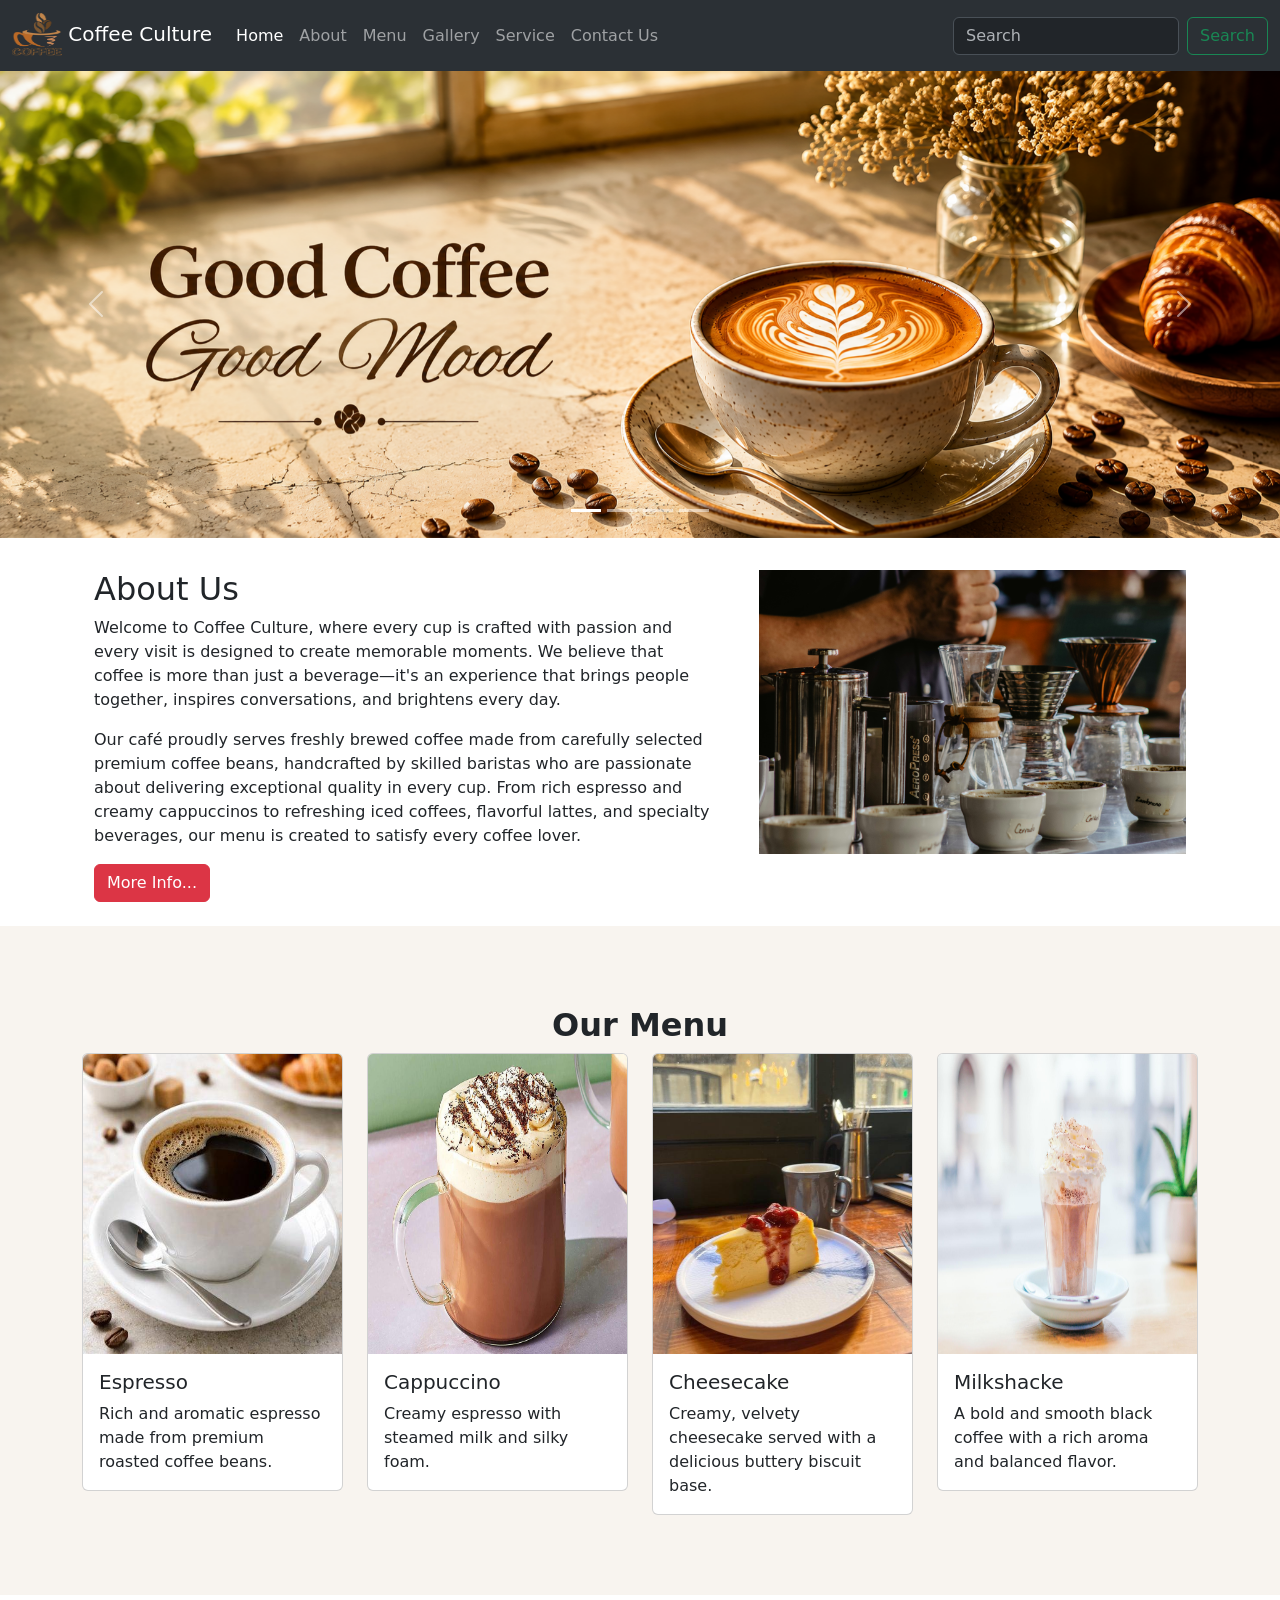
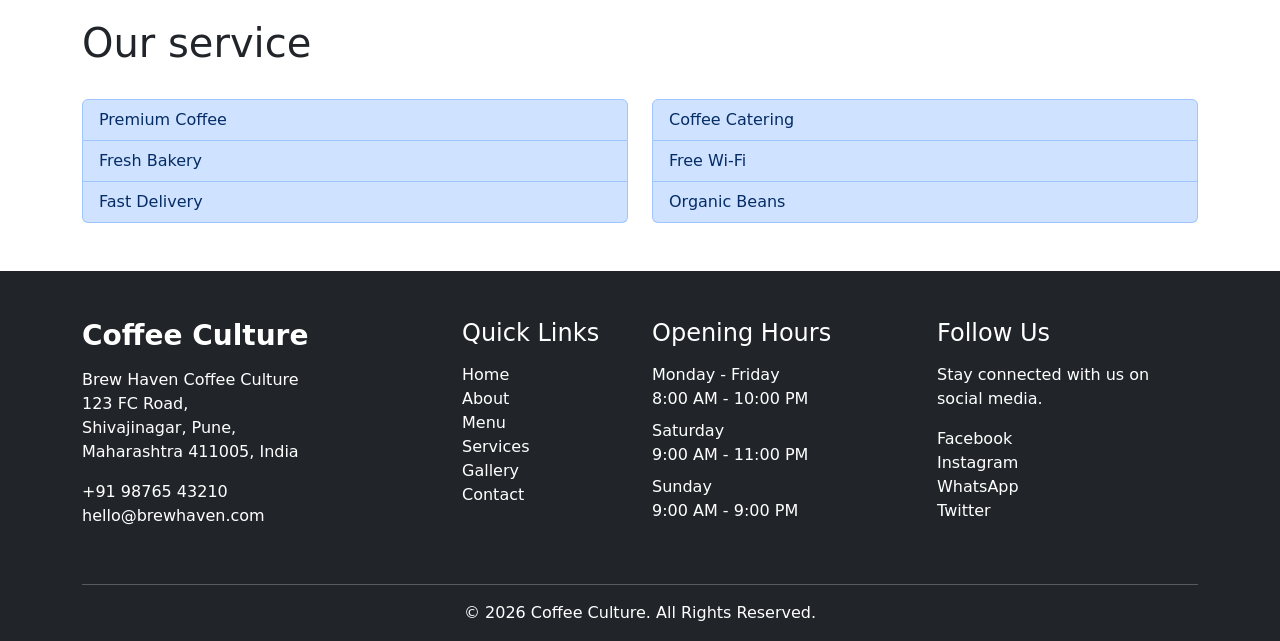
==== index.html @ 42b6ea76 "update" ====
<!doctype html>
<html lang="en">
  <head>
    <meta charset="utf-8">
    <meta name="viewport" content="width=device-width, initial-scale=1">
    <title>Bootstrap demo</title>
    <link
      href="https://cdn.jsdelivr.net/npm/bootstrap@5.3.8/dist/css/bootstrap.min.css"
      rel="stylesheet"
      integrity="sha384-sRIl4kxILFvY47J16cr9ZwB07vP4J8+LH7qKQnuqkuIAvNWLzeN8tE5YBujZqJLB"
      crossorigin="anonymous">
  </head>
  <body>
    <!-- Header start -->
    <header>
      <nav class="navbar navbar-expand-lg bg-body-tertiary"
        class="navbar bg-dark border-bottom border-body" data-bs-theme="dark">
        <div class="container-fluid">
          <a class="navbar-brand" href="index.html"><img src="image/logo.png"
              alt="Bootstrap" width="50" height="45"> Coffee Culture</a>
          <button class="navbar-toggler" type="button" data-bs-toggle="collapse"
            data-bs-target="#navbarSupportedContent"
            aria-controls="navbarSupportedContent" aria-expanded="false"
            aria-label="Toggle navigation">
            <span class="navbar-toggler-icon"></span>
          </button>
          <div class="collapse navbar-collapse" id="navbarSupportedContent">
            <ul class="navbar-nav me-auto mb-2 mb-lg-0">
              <li class="nav-item">
                <a class="nav-link active" aria-current="page"
                  href="index.html">Home</a>
              </li>
              <li class="nav-item">
                <a class="nav-link" href="about.html">About</a>
              </li>
              <!-- <li class="nav-item dropdown">
                <a class="nav-link dropdown-toggle" href="menu.html"
                  role="button" data-bs-toggle="dropdown" aria-expanded="false">
                  Menu
                </a>
                <ul class="dropdown-menu">
                  <li><a class="dropdown-item" href="#"> Hot Coffee</a></li>
                  <li><a class="dropdown-item" href="#">Cold Coffee</a></li>
                  <li><hr class="dropdown-divider"></li>
                  <li><a class="dropdown-item" href="#">Milkshakes</a></li>
                  <li><a class="dropdown-item" href="#">Tea</a></li>
                  <li><a class="dropdown-item" href="#">Desserts</a></li>
                  <li><a class="dropdown-item" href="#">Snacks</a></li>

                </ul>
              </li> -->
               <li class="nav-item">
                <a class="nav-link" aria-current="page" href="menu.html">Menu</a>
              </li>
              <li class="nav-item">
                <a class="nav-link" href="gallery.html">Gallery</a>
              </li>
              <li class="nav-item">
                <a class="nav-link" href="service.html">Service</a>
              </li>
               <li class="nav-item">
                <a class="nav-link " class="nav-link"
                  href="contact.html">Contact Us</a>
              </li>
            </ul>
            <form class="d-flex" role="search">
              <input class="form-control me-2" type="search"
                placeholder="Search" aria-label="Search" />
              <button class="btn btn-outline-success"
                type="submit">Search</button>
            </form>
          </div>
        </div>
      </nav>
      <!-- <h1>This is Home Page</h1> -->

    </header>
    <!-- Header End -->

    <!-- Slider section start -->
    <main>
      <section>
        <div id="carouselExampleIndicators" class="carousel slide" data-bs-ride="carousel">
          <div class="carousel-indicators">
            <button type="button" data-bs-target="#carouselExampleIndicators"
              data-bs-slide-to="0" class="active" aria-current="true"
              aria-label="Slide 1"></button>
            <button type="button" data-bs-target="#carouselExampleIndicators"
              data-bs-slide-to="1" aria-label="Slide 2"></button>
            <button type="button" data-bs-target="#carouselExampleIndicators"
              data-bs-slide-to="2" aria-label="Slide 3"></button>
            <button type="button" data-bs-target="#carouselExampleIndicators"
              data-bs-slide-to="3" aria-label="Slide 4"></button>

          </div>
          <div class="carousel-inner carousel-fade">
            <div class="carousel-item active" data-bs-interval="2500">
              <img src="image/s1.png" class="d-block w-100" alt="...">
            </div>
            <div class="carousel-item" data-bs-interval="2000">
              <img src="image/s2.png" class="d-block w-100" alt="...">
            </div>
            <div class="carousel-item" data-bs-interval="2000">
              <img src="image/s3.png" class="d-block w-100" alt="...">
            </div>
            <div class="carousel-item" data-bs-interval="2000">
              <img src="image/s4.png" class="d-block w-100" alt="...">
            </div>
          </div>
          <button class="carousel-control-prev" type="button"
            data-bs-target="#carouselExampleIndicators" data-bs-slide="prev">
            <span class="carousel-control-prev-icon" aria-hidden="true"></span>
            <span class="visually-hidden">Previous</span>
          </button>
          <button class="carousel-control-next" type="button"
            data-bs-target="#carouselExampleIndicators" data-bs-slide="next">
            <span class="carousel-control-next-icon" aria-hidden="true"></span>
            <span class="visually-hidden">Next</span>
          </button>
        </div>
      </section>
    </main>
    <!-- Slider section end -->

    <!-- About Section End -->
    <section class="mt-2">
      <div class="container">
        <div class="row">
          <div class="col-md-7 p-4">
            <h2>About Us</h2>
            <p>Welcome to Coffee Culture, where every cup is crafted with passion and every visit is designed to create memorable moments. We believe that coffee is more than just a beverage—it's an experience that brings people together, inspires conversations, and brightens every day.</p>
            <p>Our café proudly serves freshly brewed coffee made from carefully selected premium coffee beans, handcrafted by skilled baristas who are passionate about delivering exceptional quality in every cup. From rich espresso and creamy cappuccinos to refreshing iced coffees, flavorful lattes, and specialty beverages, our menu is created to satisfy every coffee lover.</p>
            <a href="about.html">
              <button class="btn btn-danger">More Info...</button>
            </div></a>
          <div class="col-md-5 p-4">
            <img class="img-fluid" src="image/about.jpg" height="500px"
              width="700px" alt>
          </div>
        </div>
      </div>

    </section>
    <!-- About Section End -->

    <!-- Menu Section Start -->

    <section id="menu">
      <style>
        .card:hover{
          background-color: black;
          color: white;
        }
        
        #menu{
    background: #F8F4EF;
    padding:80px 0;
}
        
      </style>
      <div class="container" id="background-color">
        <h2 class="text-center fw-bold mb-2">Our Menu</h2>
        <div class="row">
          <div class="col-md-3">
            <div class="card">
              <img src="image/menu1.jpg" class="card-img-top" width="400px" height="300px" alt="...">
              <div class="card-body">
                <h5 class="card-title">Espresso</h5>
                <p class="card-text">Rich and aromatic espresso made from premium roasted coffee beans.</p>

              </div>
            </div>
          </div>
          <div class="col-md-3">
            <div class="card">
              <img src="image/menu2.jpg" class="card-img-top" width="400px" height="300px" alt="...">
              <div class="card-body">
                <h5 class="card-title">Cappuccino</h5>
                <p class="card-text">Creamy espresso with steamed milk and silky foam.</p>

              </div>
            </div>
          </div>
          <div class="col-md-3">
            <div class="card">
              <img src="image/menu3.jpg" class="card-img-top" width="400px" height="300px" alt="...">
              <div class="card-body">
                <h5 class="card-title">Cheesecake</h5>
                <p class="card-text"> Creamy, velvety cheesecake served with a delicious buttery biscuit base.</p>

              </div>
            </div>
          </div>
          <div class="col-md-3">
            <div class="card">
              <img src="image/menu4.jpg" class="card-img-top" width="400px" height="300px" alt="...">
              <div class="card-body">
                <h5 class="card-title">Milkshacke</h5>
                <p class="card-text">A bold and smooth black coffee with a rich aroma and balanced flavor.</p>

              </div>
            </div>
          </div>
        </div>
      </div>
    </section>
    <!-- Menu Section End -->

    <!-- Service Section Start -->
    <section class="mt-4">
      <div class="container">
        <div class="row">
          <h1>Our service</h1>
          <div class="col-md-6 mt-4">
            <ul class="list-group">
              <li class="list-group-item list-group-item-primary">Premium Coffee</li>
              <li class="list-group-item list-group-item-primary">Fresh Bakery</li>
              <li class="list-group-item list-group-item-primary">Fast Delivery</li>
              
            </ul>
          </div>
          <div class="col-md-6 mt-4">
            <ul class="list-group">
              <li class="list-group-item list-group-item-primary">Coffee Catering</li>
              <li class="list-group-item list-group-item-primary">Free Wi-Fi</li>
              <li class="list-group-item list-group-item-primary">Organic Beans</li>
             
            </ul>
          </div>
        </div>
      </div>
    </section>
    <!-- Service Section End -->
     <!-- Footer Start -->
      <section>
<footer class="bg-dark text-white pt-5 pb-3 mt-5">
  <div class="container">
    <div class="row">

      <!-- Coffee Shop Info -->
      <div class="col-lg-4 col-md-6 mb-4">
        <h3 class="fw-bold">Coffee Culture</h3>
        <p class="mt-3">
          Brew Haven Coffee Culture <br>
          123 FC Road,<br>
          Shivajinagar, Pune,<br>
          Maharashtra 411005, India
        </p>

        <p>
           +91 98765 43210 <br>
           hello@brewhaven.com
        </p>
      </div>

      <!-- Quick Links -->
      <div class="col-lg-2 col-md-6 mb-4">
        <h4>Quick Links</h4>

        <ul class="list-unstyled mt-3">
          <li><a href="#" class="text-white text-decoration-none">Home</a></li>
          <li><a href="#" class="text-white text-decoration-none">About</a></li>
          <li><a href="#" class="text-white text-decoration-none">Menu</a></li>
          <li><a href="#" class="text-white text-decoration-none">Services</a></li>
          <li><a href="#" class="text-white text-decoration-none">Gallery</a></li>
          <li><a href="#" class="text-white text-decoration-none">Contact</a></li>
        </ul>
      </div>

      <!-- Opening Hours -->
      <div class="col-lg-3 col-md-6 mb-4">
        <h4>Opening Hours</h4>

        <ul class="list-unstyled mt-3">
          <li>Monday - Friday</li>
          <li>8:00 AM - 10:00 PM</li>

          <li class="mt-2">Saturday</li>
          <li>9:00 AM - 11:00 PM</li>

          <li class="mt-2">Sunday</li>
          <li>9:00 AM - 9:00 PM</li>
        </ul>
      </div>

      <!-- Follow Us -->
      <div class="col-lg-3 col-md-6 mb-4">
        <h4>Follow Us</h4>

        <p class="mt-3">
          Stay connected with us on social media.
        </p>

        <ul class="list-unstyled mt-3">
          <li><a href="#" class="text-white text-decoration-none">Facebook</a></li>
          <li><a href="#" class="text-white text-decoration-none">Instagram</a></li>
          <li><a href="#" class="text-white text-decoration-none">WhatsApp</a></li>
          <li><a href="#" class="text-white text-decoration-none">Twitter</a></li>
          
        </ul>
      </div>

    </div>

    <hr class="border-light">

    <div class="text-center">
      <p class="mb-0">
        © 2026 Coffee Culture. All Rights Reserved.
      </p>
    </div>

  </div>
</footer>

      </section>
      <!-- Footer End -->

    <script
      src="https://cdn.jsdelivr.net/npm/bootstrap@5.3.8/dist/js/bootstrap.bundle.min.js"
      integrity="sha384-FKyoEForCGlyvwx9Hj09JcYn3nv7wiPVlz7YYwJrWVcXK/BmnVDxM+D2scQbITxI"
      crossorigin="anonymous"></script>
  </body>
</html>
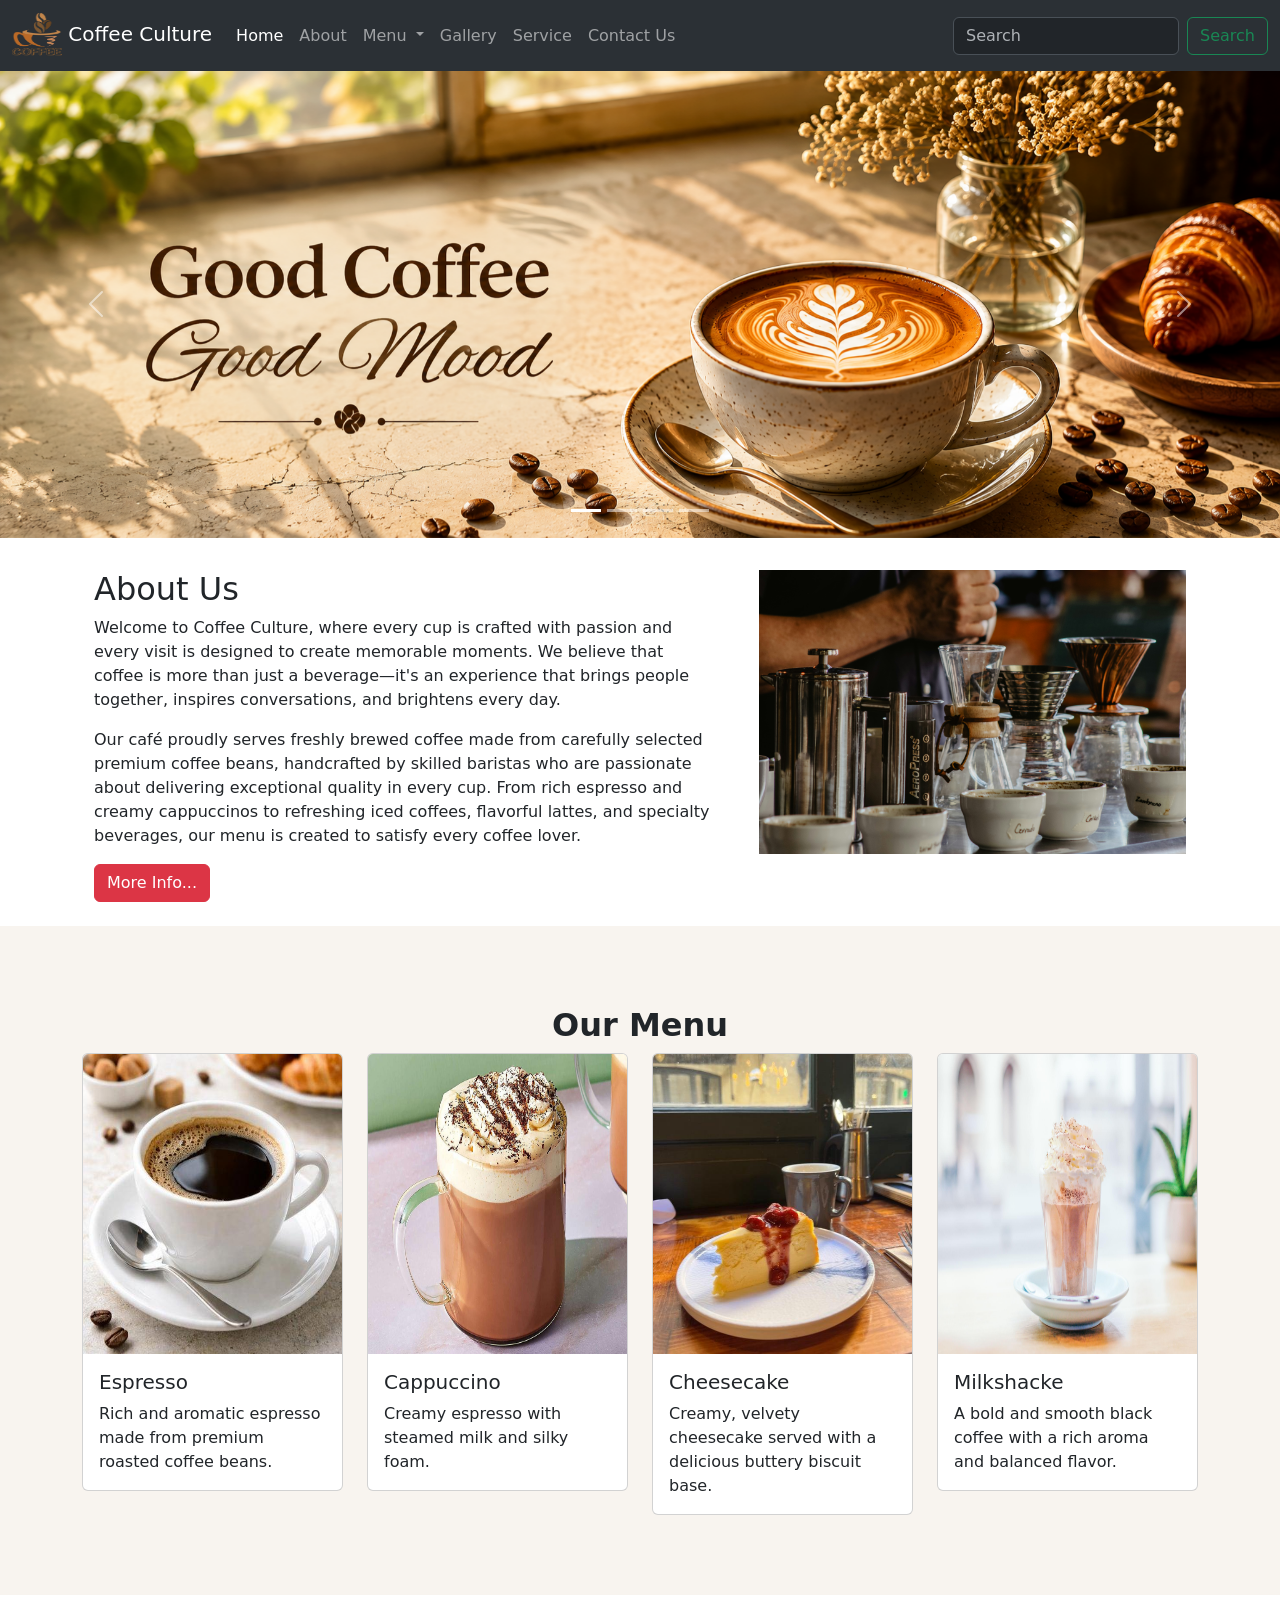
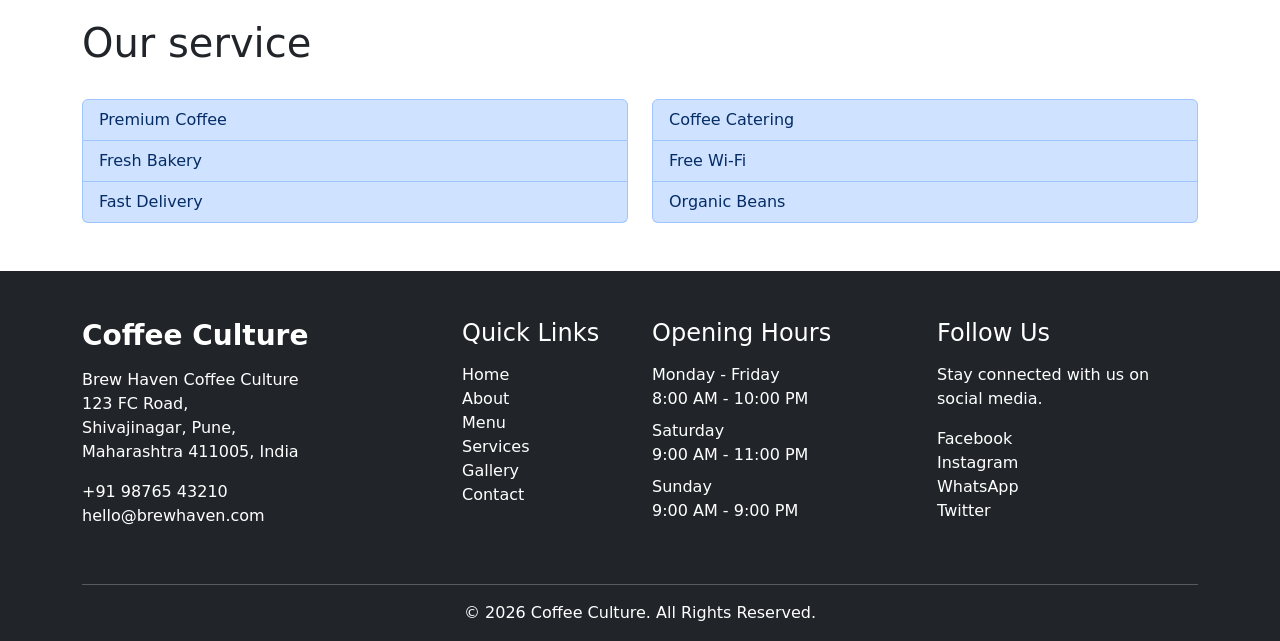
==== commit 4bd08c54: "updated" ====
--- a/index.html
+++ b/index.html
@@ -33,25 +33,24 @@
               <li class="nav-item">
                 <a class="nav-link" href="about.html">About</a>
               </li>
-              <!-- <li class="nav-item dropdown">
+              <li class="nav-item dropdown">
                 <a class="nav-link dropdown-toggle" href="menu.html"
                   role="button" data-bs-toggle="dropdown" aria-expanded="false">
                   Menu
                 </a>
                 <ul class="dropdown-menu">
-                  <li><a class="dropdown-item" href="#"> Hot Coffee</a></li>
-                  <li><a class="dropdown-item" href="#">Cold Coffee</a></li>
+                  <li><a class="dropdown-item" href="menu.html"> Hot Coffee</a></li>
+                  <li><a class="dropdown-item" href="menu.html">Cold Coffee</a></li>
                   <li><hr class="dropdown-divider"></li>
-                  <li><a class="dropdown-item" href="#">Milkshakes</a></li>
-                  <li><a class="dropdown-item" href="#">Tea</a></li>
-                  <li><a class="dropdown-item" href="#">Desserts</a></li>
-                  <li><a class="dropdown-item" href="#">Snacks</a></li>
+                  <li><a class="dropdown-item" href="menu.html">Milkshakes</a></li>
+                  <li><a class="dropdown-item" href="menu.html">Desserts</a></li>
+                  <li><a class="dropdown-item" href="menu.html">Snacks</a></li>
 
                 </ul>
+              </li>
+               <!-- <li class="nav-item">
+                <a class="nav-link" aria-current="page" href="menu.html">Menu</a>
               </li> -->
-               <li class="nav-item">
-                <a class="nav-link" aria-current="page" href="menu.html">Menu</a>
-              </li>
               <li class="nav-item">
                 <a class="nav-link" href="gallery.html">Gallery</a>
               </li>
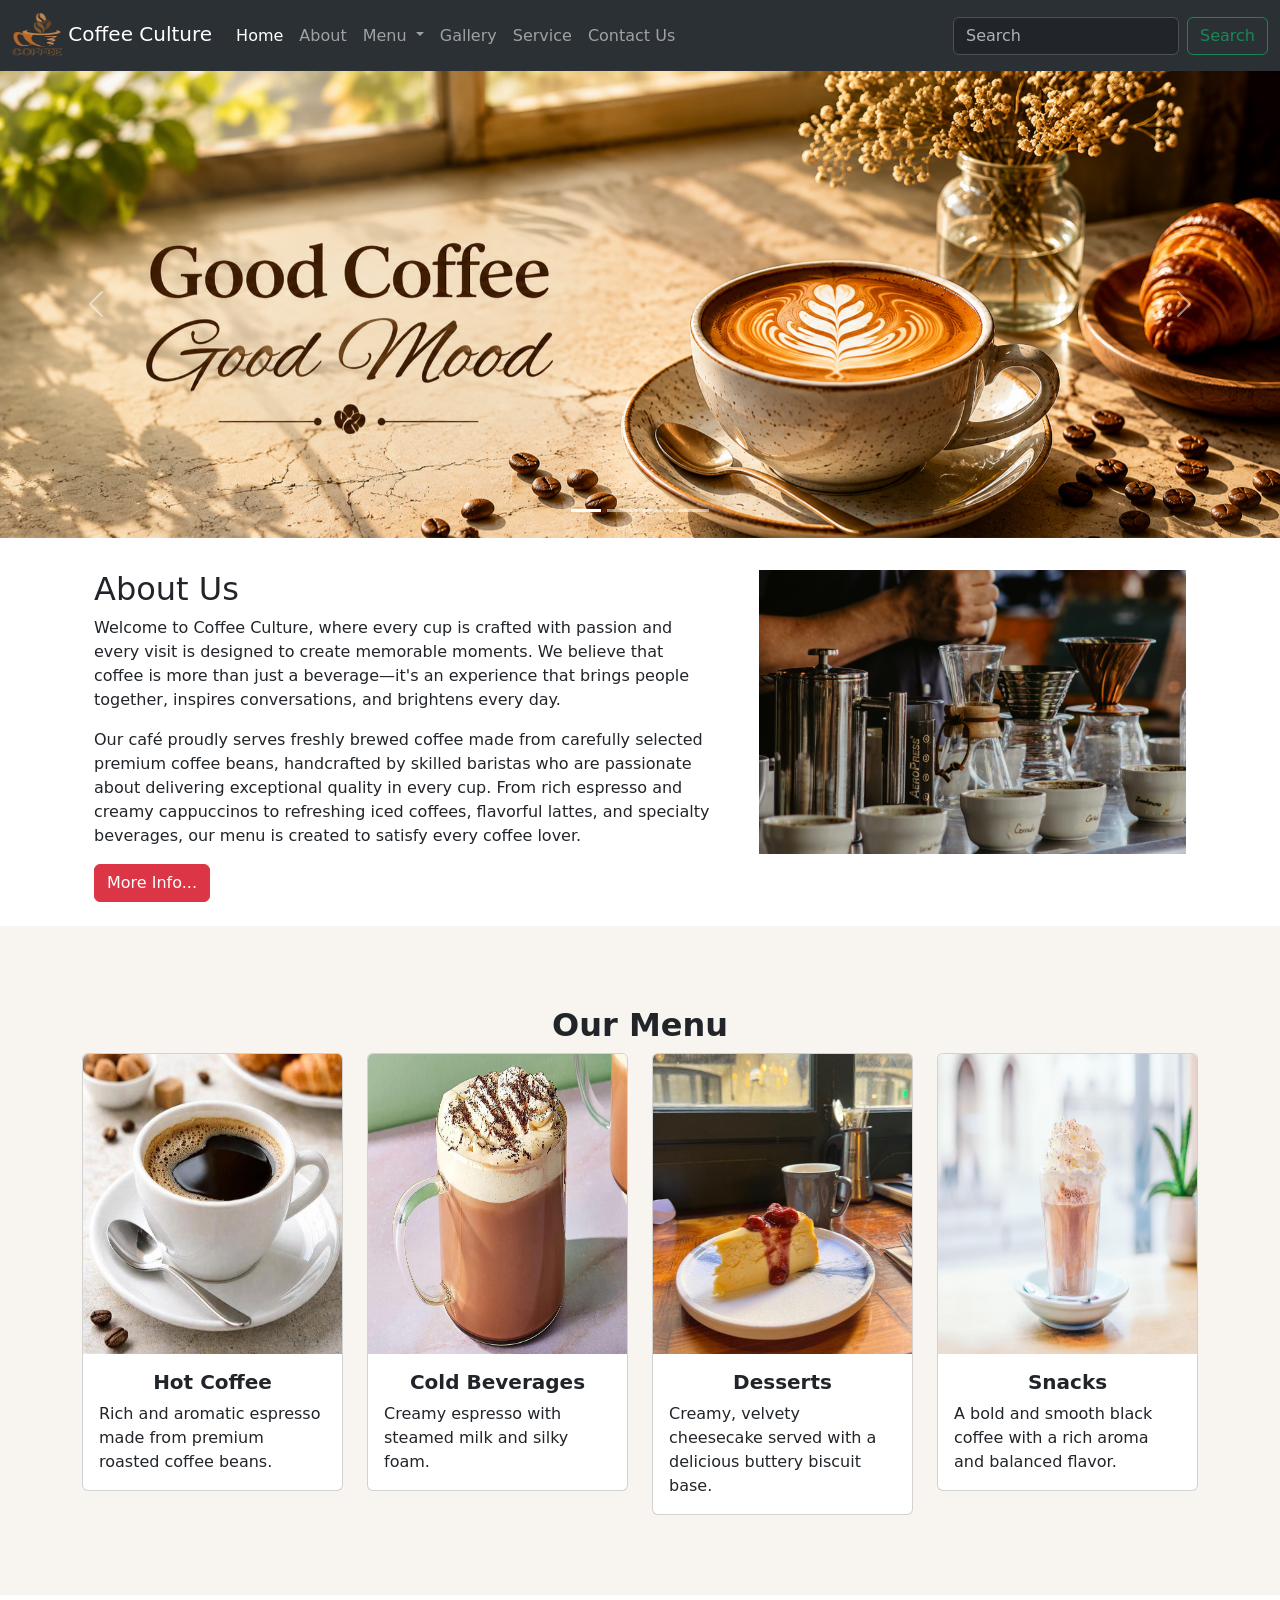
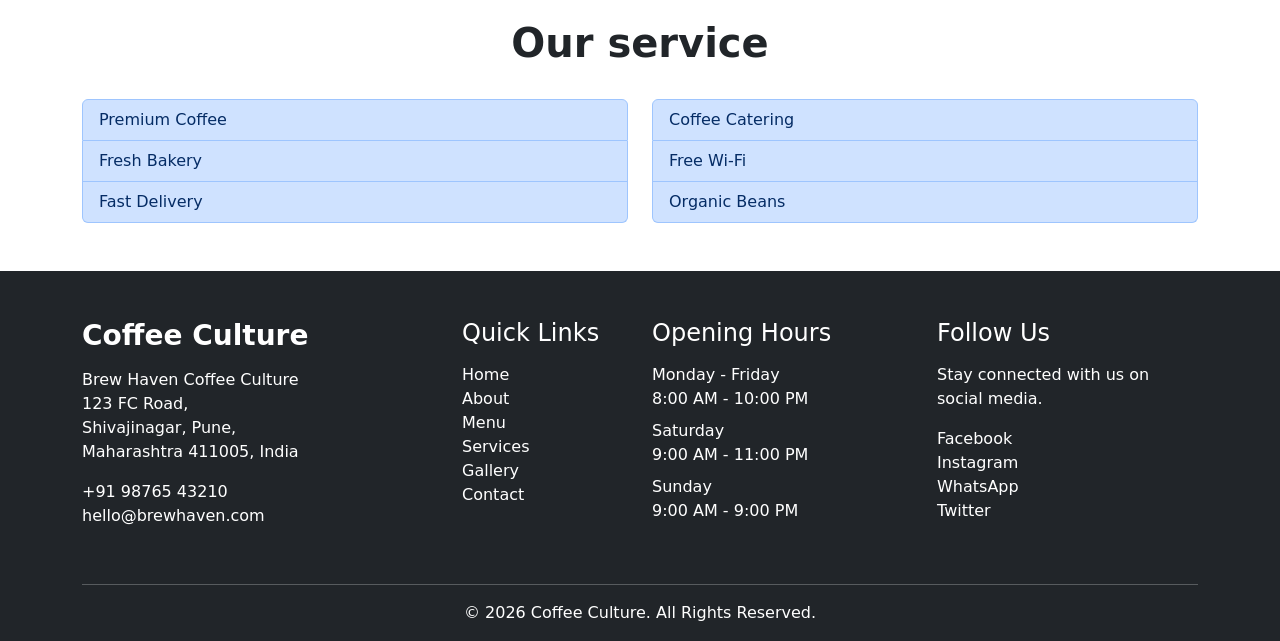
==== commit 934f5a92: "update" ====
--- a/index.html
+++ b/index.html
@@ -27,37 +27,36 @@
           <div class="collapse navbar-collapse" id="navbarSupportedContent">
             <ul class="navbar-nav me-auto mb-2 mb-lg-0">
               <li class="nav-item">
-                <a class="nav-link active" aria-current="page"
+                <a class="nav-link active "
                   href="index.html">Home</a>
               </li>
               <li class="nav-item">
-                <a class="nav-link" href="about.html">About</a>
-              </li>
+                <a class="nav-link" aria-current="page"
+                  href="about.html">About</a>
+              </li>
+             
               <li class="nav-item dropdown">
                 <a class="nav-link dropdown-toggle" href="menu.html"
                   role="button" data-bs-toggle="dropdown" aria-expanded="false">
                   Menu
                 </a>
                 <ul class="dropdown-menu">
-                  <li><a class="dropdown-item" href="menu.html"> Hot Coffee</a></li>
-                  <li><a class="dropdown-item" href="menu.html">Cold Coffee</a></li>
+                  <li><a class="dropdown-item" href="menu.html#hotcoffee">Hot Coffee</a></li>
+                  <li><a class="dropdown-item" href="menu.html#coldbeverages">Cold Beverages</a></li>
                   <li><hr class="dropdown-divider"></li>
-                  <li><a class="dropdown-item" href="menu.html">Milkshakes</a></li>
-                  <li><a class="dropdown-item" href="menu.html">Desserts</a></li>
-                  <li><a class="dropdown-item" href="menu.html">Snacks</a></li>
+                  <li><a class="dropdown-item" href="menu.html#desserts">Desserts</a></li>
+                  <li><a class="dropdown-item" href="menu.html#snacks">Snacks</a></li>
 
                 </ul>
               </li>
-               <!-- <li class="nav-item">
-                <a class="nav-link" aria-current="page" href="menu.html">Menu</a>
-              </li> -->
-              <li class="nav-item">
-                <a class="nav-link" href="gallery.html">Gallery</a>
+              <li class="nav-item">
+                <a class="nav-link " class="nav-link"
+                  href="gallery.html">Gallery</a>
               </li>
               <li class="nav-item">
                 <a class="nav-link" href="service.html">Service</a>
               </li>
-               <li class="nav-item">
+              <li class="nav-item">
                 <a class="nav-link " class="nav-link"
                   href="contact.html">Contact Us</a>
               </li>
@@ -71,6 +70,7 @@
           </div>
         </div>
       </nav>
+
       <!-- <h1>This is Home Page</h1> -->
 
     </header>
@@ -164,7 +164,7 @@
             <div class="card">
               <img src="image/menu1.jpg" class="card-img-top" width="400px" height="300px" alt="...">
               <div class="card-body">
-                <h5 class="card-title">Espresso</h5>
+                <h5 class="card-title text-center fw-bold">Hot Coffee</h5>
                 <p class="card-text">Rich and aromatic espresso made from premium roasted coffee beans.</p>
 
               </div>
@@ -174,7 +174,7 @@
             <div class="card">
               <img src="image/menu2.jpg" class="card-img-top" width="400px" height="300px" alt="...">
               <div class="card-body">
-                <h5 class="card-title">Cappuccino</h5>
+                <h5 class="card-title text-center fw-bold">Cold Beverages</h5>
                 <p class="card-text">Creamy espresso with steamed milk and silky foam.</p>
 
               </div>
@@ -184,7 +184,7 @@
             <div class="card">
               <img src="image/menu3.jpg" class="card-img-top" width="400px" height="300px" alt="...">
               <div class="card-body">
-                <h5 class="card-title">Cheesecake</h5>
+                <h5 class="card-title text-center fw-bold">Desserts</h5>
                 <p class="card-text"> Creamy, velvety cheesecake served with a delicious buttery biscuit base.</p>
 
               </div>
@@ -194,7 +194,7 @@
             <div class="card">
               <img src="image/menu4.jpg" class="card-img-top" width="400px" height="300px" alt="...">
               <div class="card-body">
-                <h5 class="card-title">Milkshacke</h5>
+                <h5 class="card-title text-center fw-bold">Snacks</h5>
                 <p class="card-text">A bold and smooth black coffee with a rich aroma and balanced flavor.</p>
 
               </div>
@@ -209,7 +209,7 @@
     <section class="mt-4">
       <div class="container">
         <div class="row">
-          <h1>Our service</h1>
+          <h1 class="text-center fw-bold mb-2">Our service</h1>
           <div class="col-md-6 mt-4">
             <ul class="list-group">
               <li class="list-group-item list-group-item-primary">Premium Coffee</li>
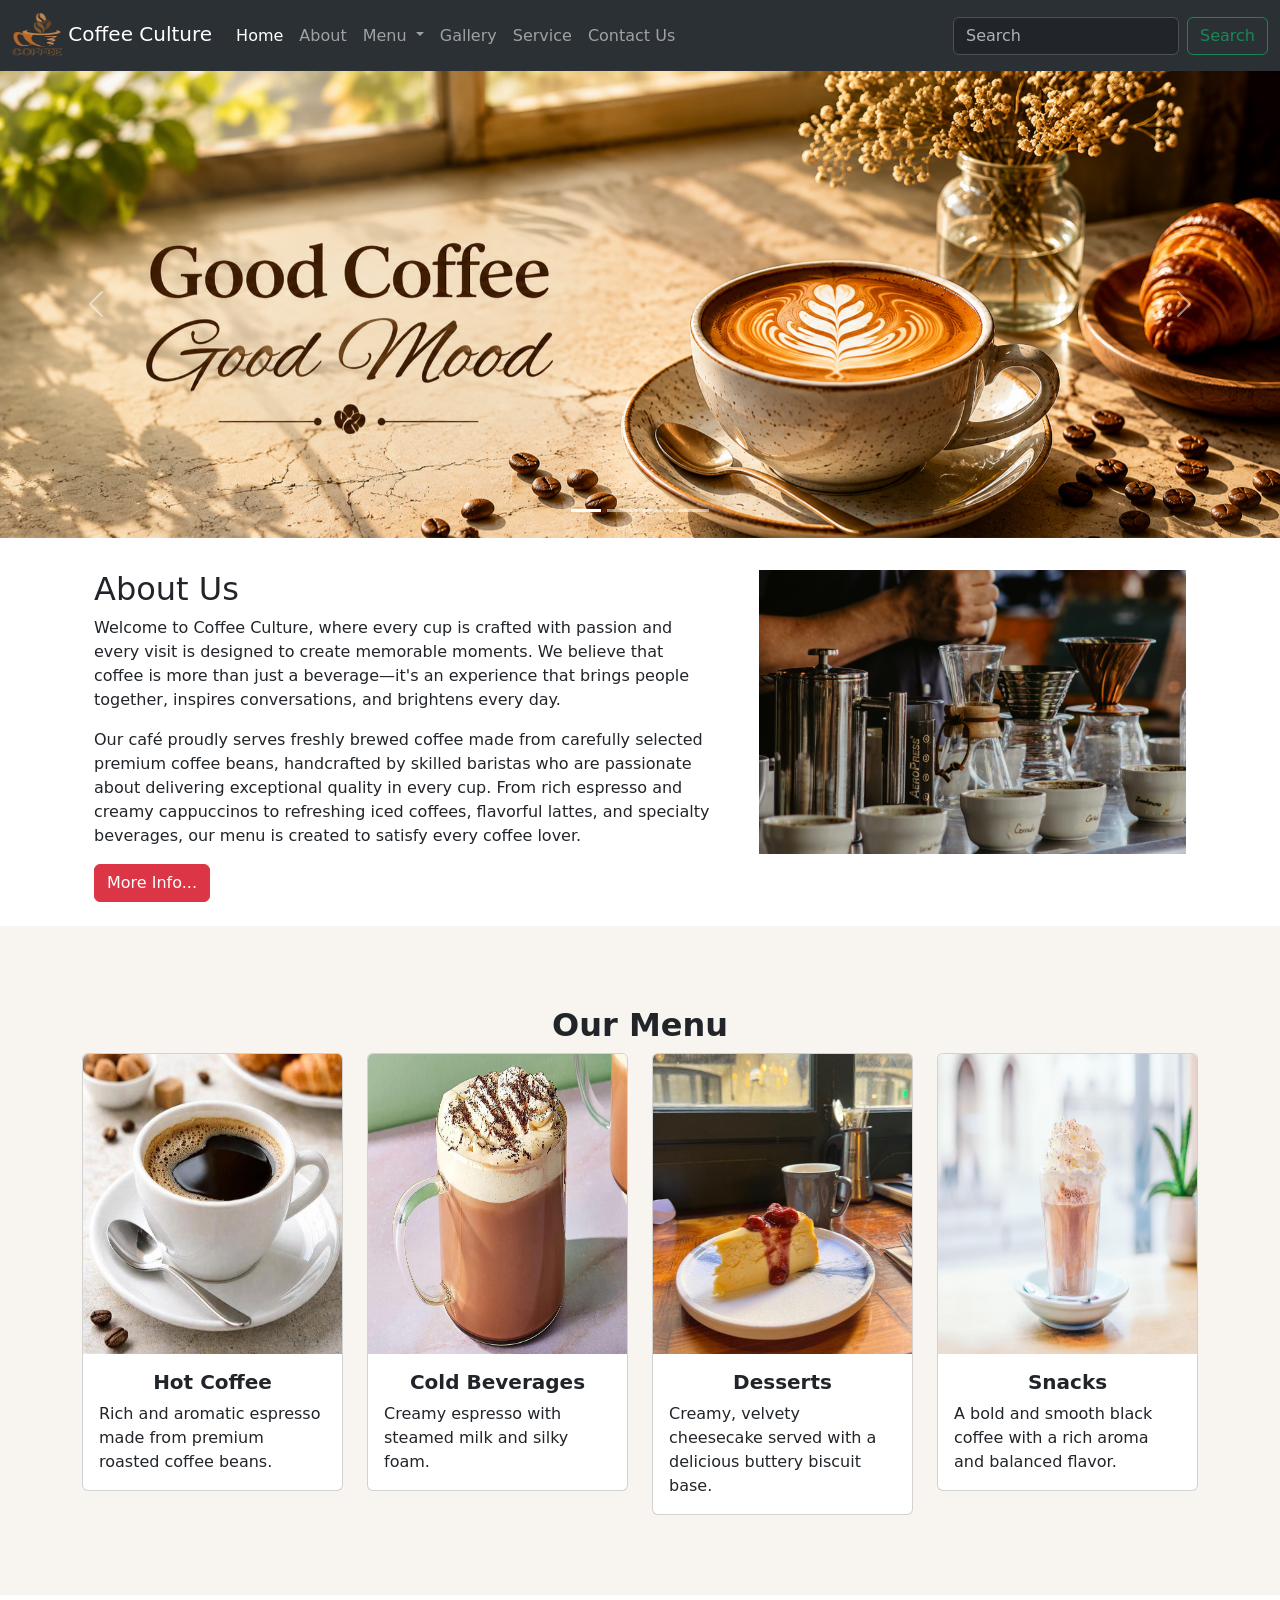
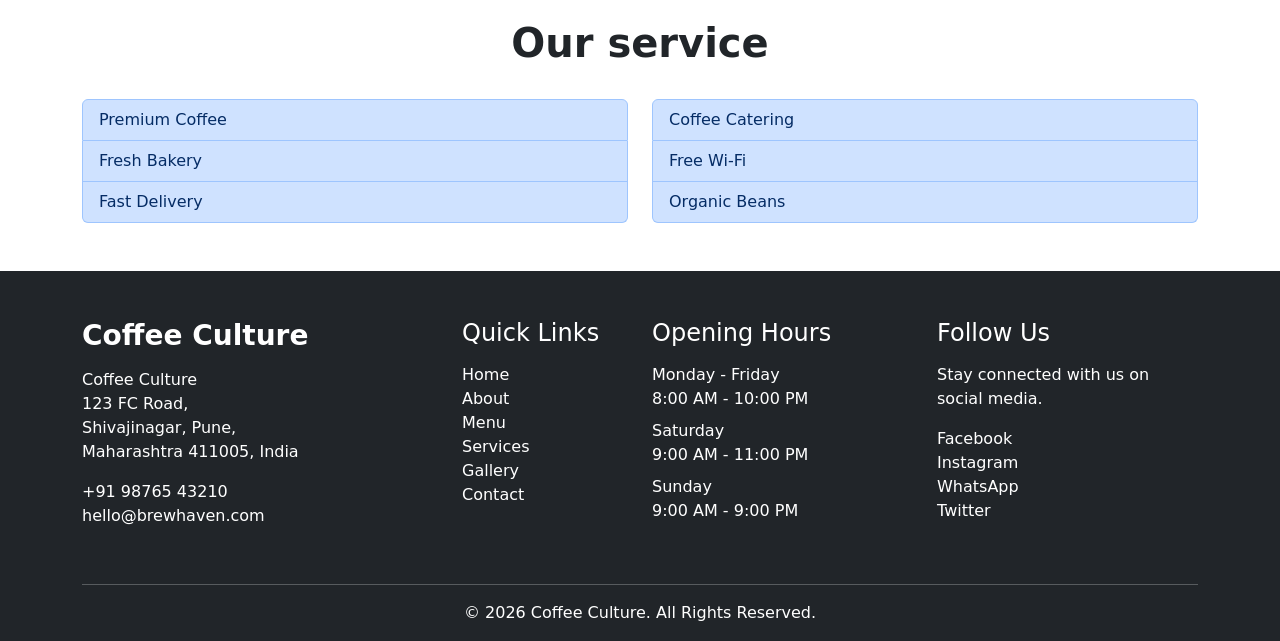
==== commit 5d069d63: "update" ====
--- a/index.html
+++ b/index.html
@@ -240,7 +240,7 @@
       <div class="col-lg-4 col-md-6 mb-4">
         <h3 class="fw-bold">Coffee Culture</h3>
         <p class="mt-3">
-          Brew Haven Coffee Culture <br>
+          Coffee Culture <br>
           123 FC Road,<br>
           Shivajinagar, Pune,<br>
           Maharashtra 411005, India
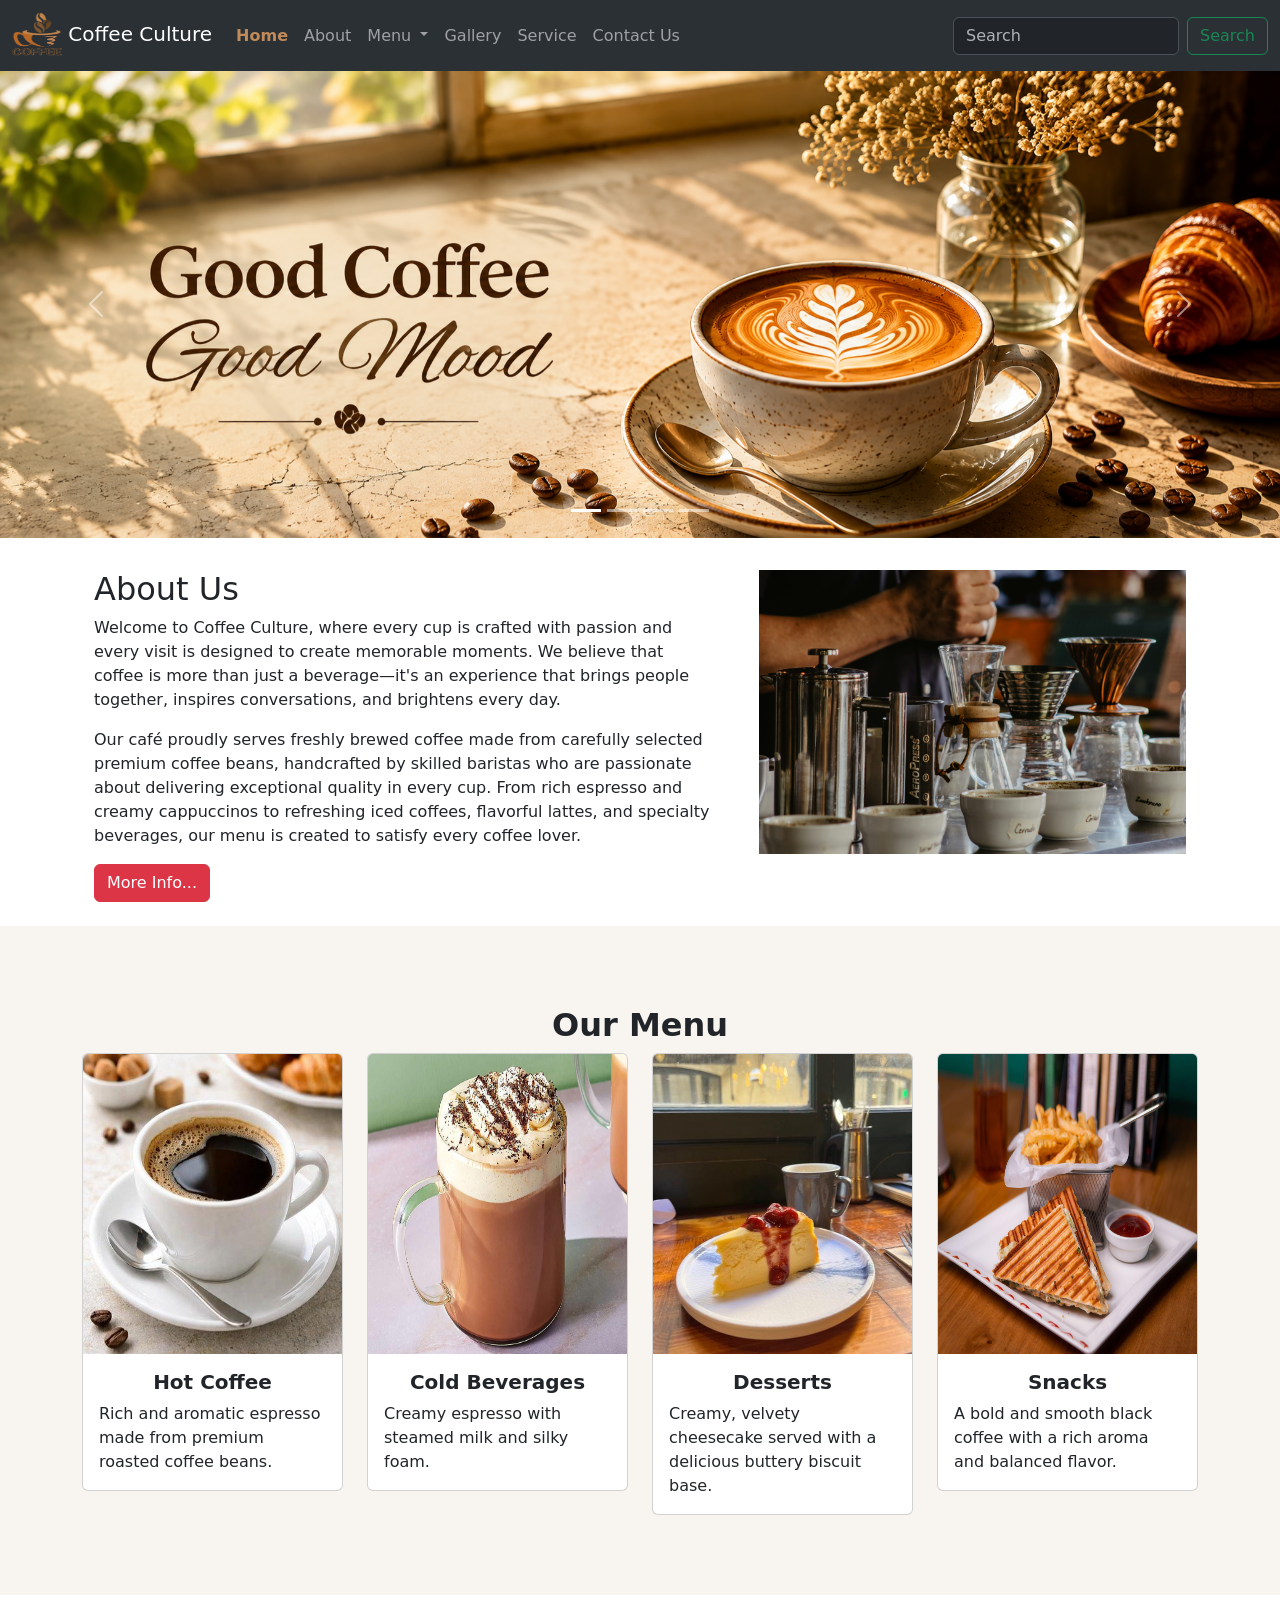
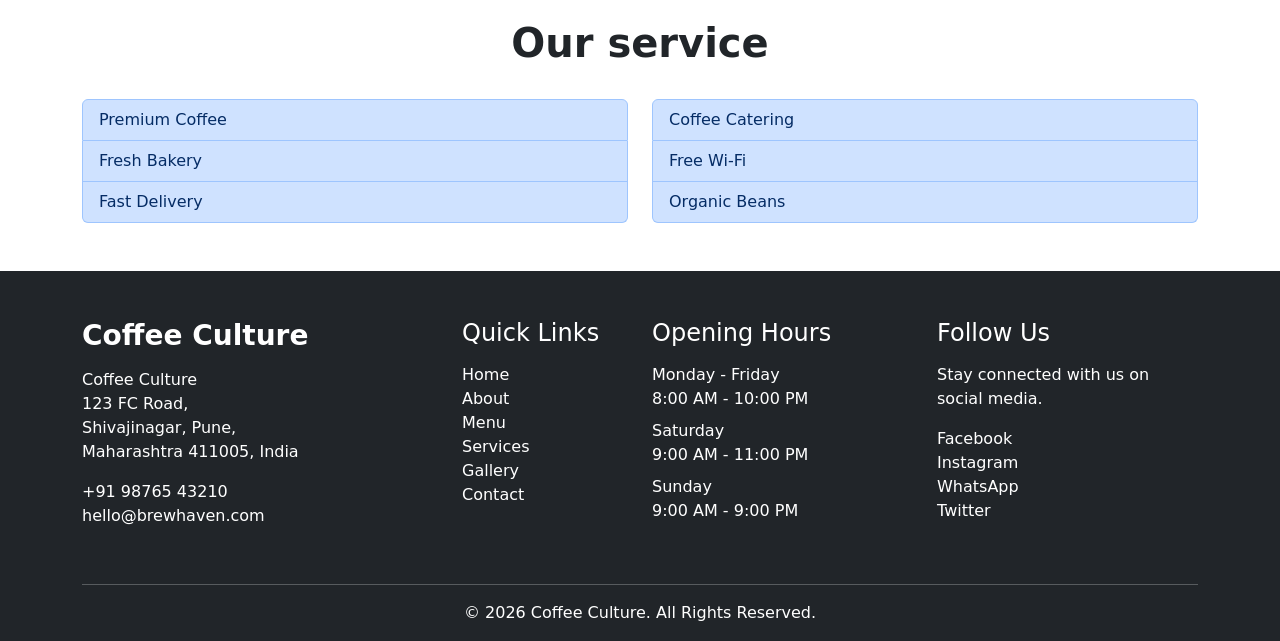
==== commit 9b85373a: "update" ====
--- a/index.html
+++ b/index.html
@@ -9,6 +9,23 @@
       rel="stylesheet"
       integrity="sha384-sRIl4kxILFvY47J16cr9ZwB07vP4J8+LH7qKQnuqkuIAvNWLzeN8tE5YBujZqJLB"
       crossorigin="anonymous">
+
+       <style>
+        .card:hover{
+          background-color: black;
+          color: white;
+        }
+        
+        #menu{
+    background: #F8F4EF;
+    padding:80px 0;
+}
+.navbar .nav-link.active {
+    color: #C08A5A !important;
+    font-weight: bold;
+}
+        
+      </style>
   </head>
   <body>
     <!-- Header start -->
@@ -145,18 +162,7 @@
     <!-- Menu Section Start -->
 
     <section id="menu">
-      <style>
-        .card:hover{
-          background-color: black;
-          color: white;
-        }
-        
-        #menu{
-    background: #F8F4EF;
-    padding:80px 0;
-}
-        
-      </style>
+     
       <div class="container" id="background-color">
         <h2 class="text-center fw-bold mb-2">Our Menu</h2>
         <div class="row">
@@ -192,7 +198,7 @@
           </div>
           <div class="col-md-3">
             <div class="card">
-              <img src="image/menu4.jpg" class="card-img-top" width="400px" height="300px" alt="...">
+              <img src="image/sn1.jpg" class="card-img-top" width="400px" height="300px" alt="...">
               <div class="card-body">
                 <h5 class="card-title text-center fw-bold">Snacks</h5>
                 <p class="card-text">A bold and smooth black coffee with a rich aroma and balanced flavor.</p>
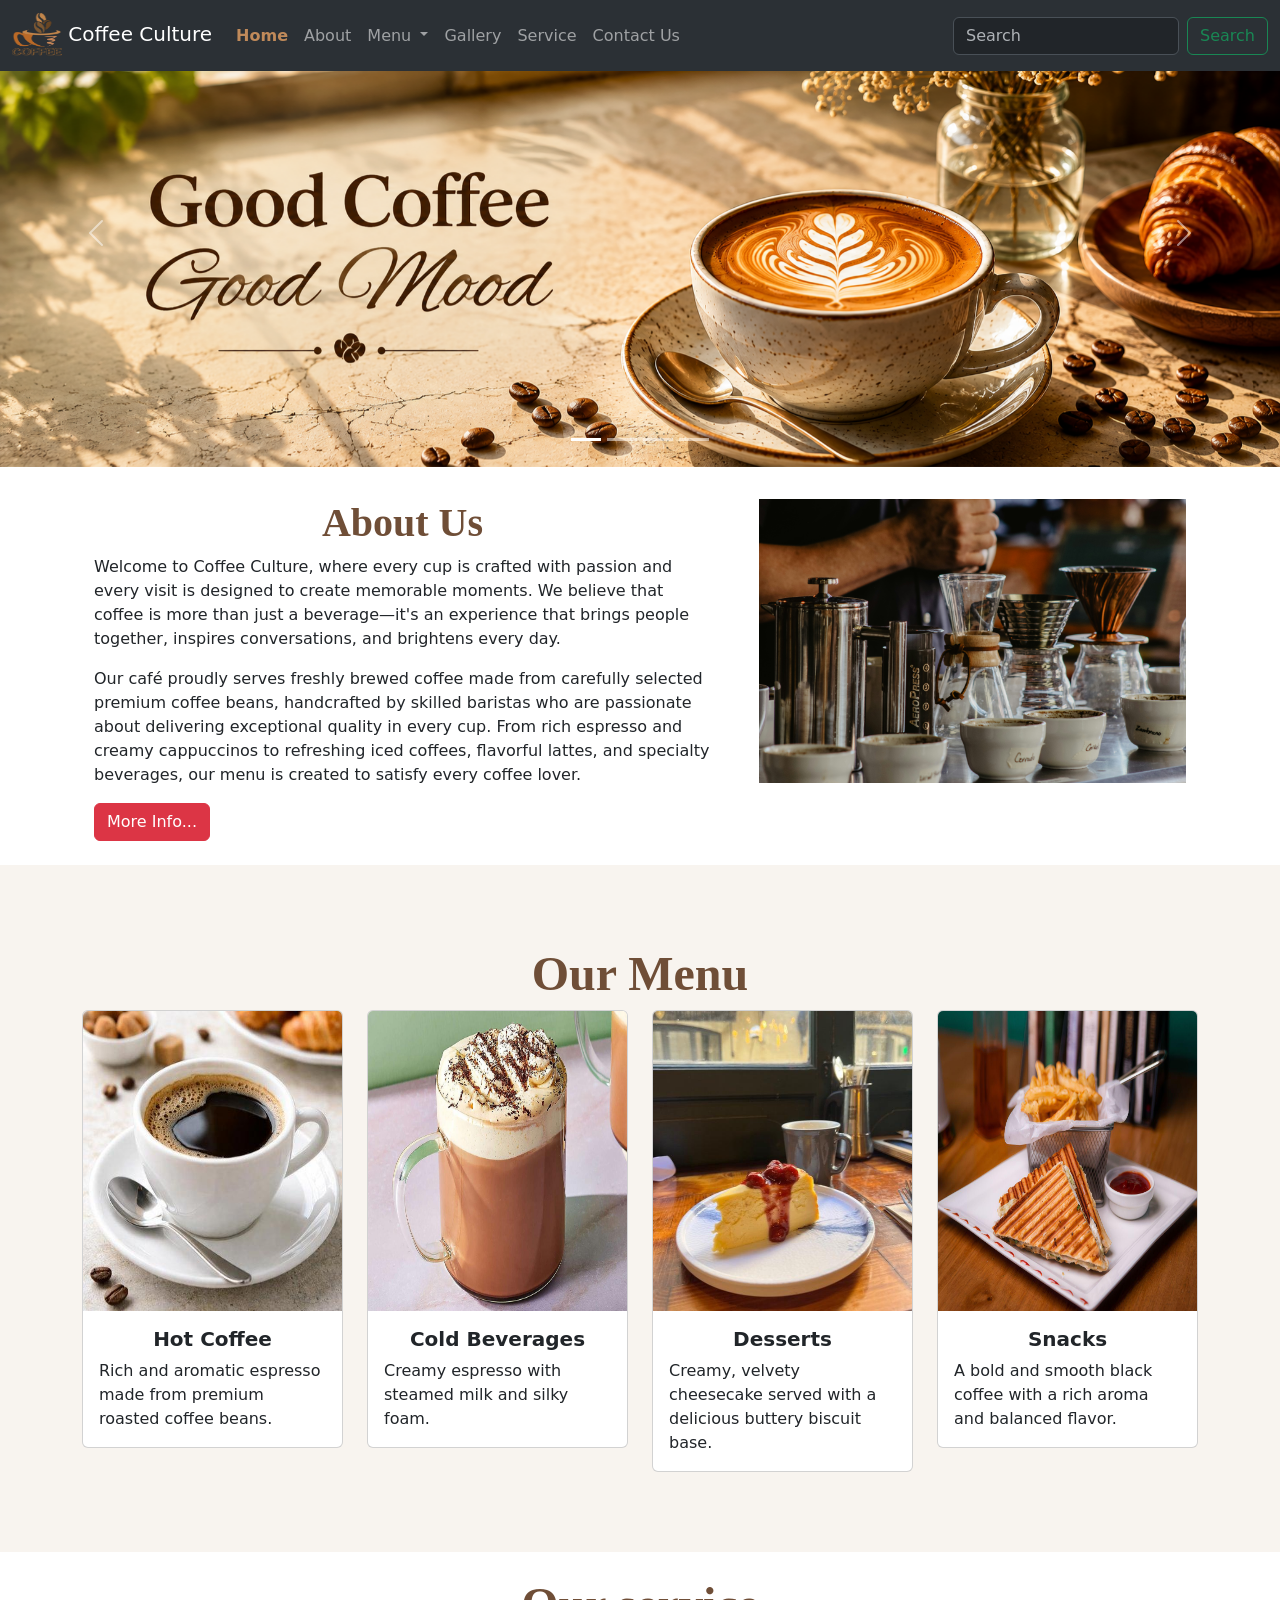
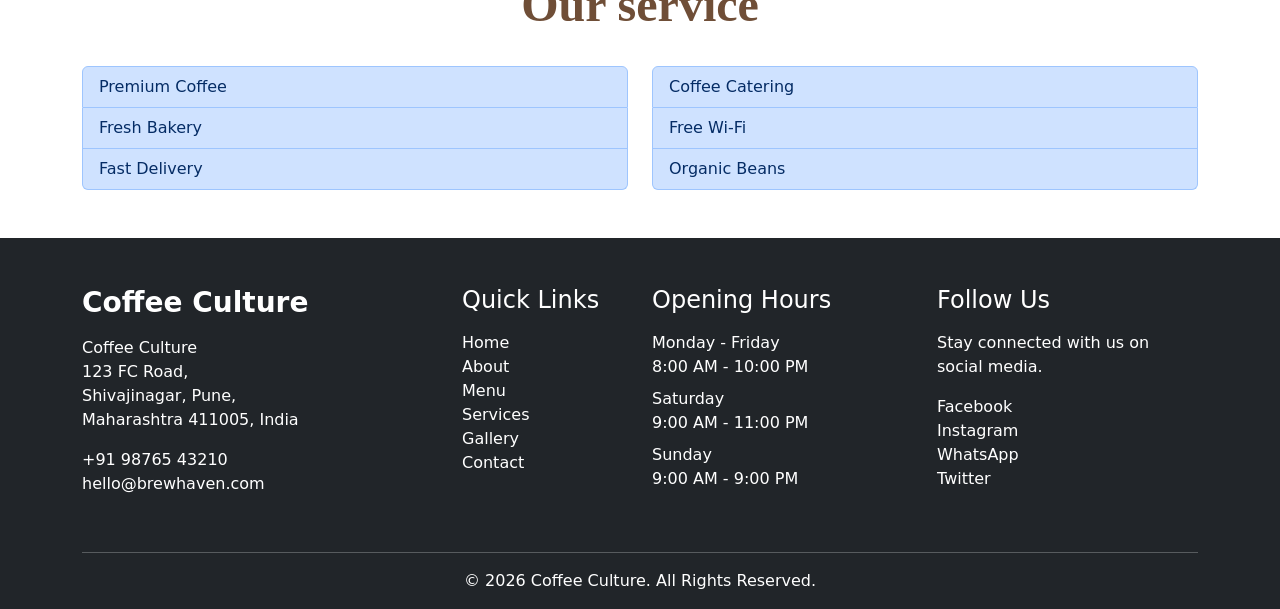
==== commit 6d0c88d9: "update" ====
--- a/index.html
+++ b/index.html
@@ -10,7 +10,9 @@
       integrity="sha384-sRIl4kxILFvY47J16cr9ZwB07vP4J8+LH7qKQnuqkuIAvNWLzeN8tE5YBujZqJLB"
       crossorigin="anonymous">
 
-       <style>
+      <link rel="stylesheet" href="style.css" type="text/css">
+
+       <!-- <style>
         .card:hover{
           background-color: black;
           color: white;
@@ -25,7 +27,7 @@
     font-weight: bold;
 }
         
-      </style>
+      </style> -->
   </head>
   <body>
     <!-- Header start -->
--- a/style.css
+++ b/style.css
@@ -0,0 +1,51 @@
+/* index page */
+.card {
+    transition: 0.3s;
+}
+
+.card:hover {
+    transform: rotate(-3deg) scale(1.03);
+}
+        
+        #menu{
+    background: #F8F4EF;
+    padding:80px 0;
+}
+.navbar .nav-link.active {
+    color: #C08A5A !important;
+    font-weight: bold;
+}
+.mt-2 h2 {
+    font-family: "Brush Script MT", "Segoe Script", cursive;
+    color: #6F4E37;
+    font-size: 40px;
+    font-weight: bold;
+    text-align: center;
+}
+ .navbar {
+    position: fixed;
+    top: 0;
+    left: 0;
+    width: 100%;
+    z-index: 1000;
+}
+
+#menu h2,
+.mt-4 h1 {
+    font-family: "Brush Script MT", "Segoe Script", cursive;
+    color:#6F4E37 !important;
+    font-size: 48px;
+    font-weight: bold;
+}
+.service-item {
+    color: #6F4E37 !important;
+    background-color: #F8F4EF !important;
+    border: 1px solid #D8C2AE !important;
+    font-weight: 600;
+    padding: 15px;
+}
+
+.service-item:hover {
+    background-color: #6F4E37 !important;
+    color: white !important;
+}
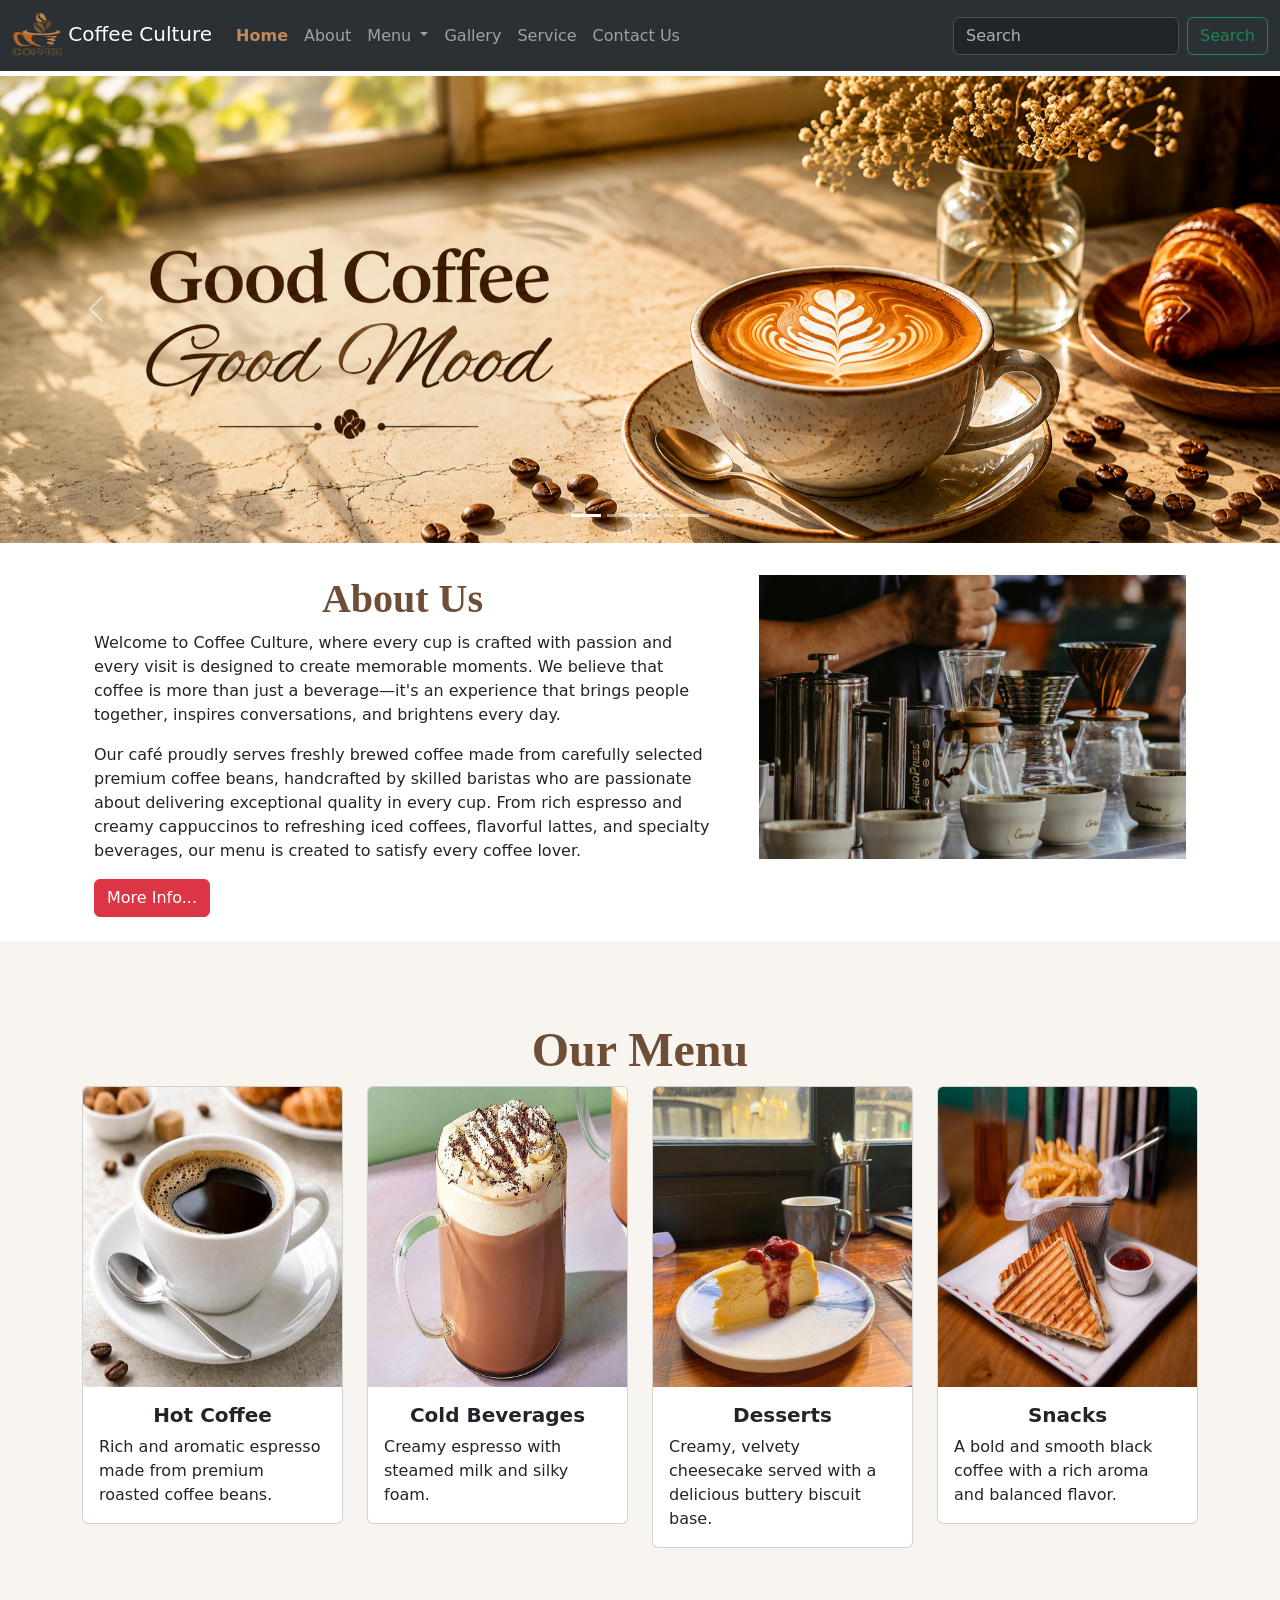
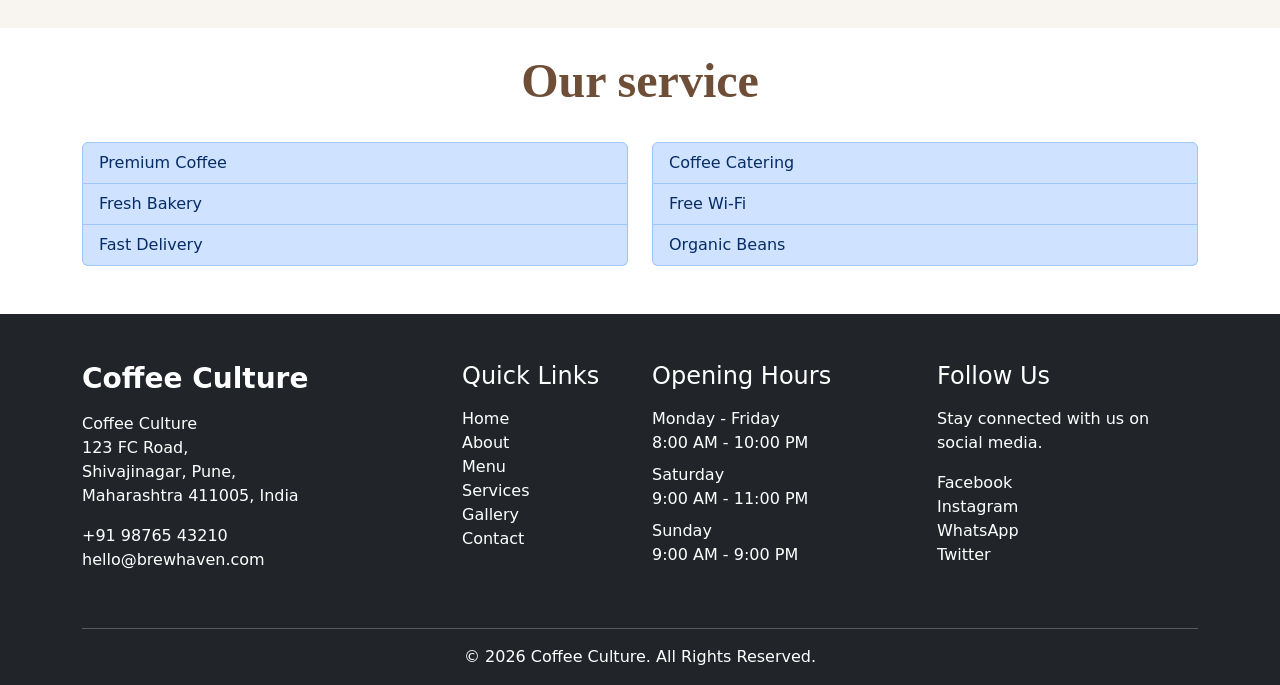
==== commit cb3aa984: "update" ====
--- a/index.html
+++ b/index.html
@@ -169,7 +169,7 @@
         <h2 class="text-center fw-bold mb-2">Our Menu</h2>
         <div class="row">
           <div class="col-md-3">
-            <div class="card">
+           <div class="card home-card">
               <img src="image/menu1.jpg" class="card-img-top" width="400px" height="300px" alt="...">
               <div class="card-body">
                 <h5 class="card-title text-center fw-bold">Hot Coffee</h5>
@@ -179,7 +179,7 @@
             </div>
           </div>
           <div class="col-md-3">
-            <div class="card">
+           <div class="card home-card">
               <img src="image/menu2.jpg" class="card-img-top" width="400px" height="300px" alt="...">
               <div class="card-body">
                 <h5 class="card-title text-center fw-bold">Cold Beverages</h5>
@@ -189,7 +189,7 @@
             </div>
           </div>
           <div class="col-md-3">
-            <div class="card">
+           <div class="card home-card">
               <img src="image/menu3.jpg" class="card-img-top" width="400px" height="300px" alt="...">
               <div class="card-body">
                 <h5 class="card-title text-center fw-bold">Desserts</h5>
@@ -199,7 +199,7 @@
             </div>
           </div>
           <div class="col-md-3">
-            <div class="card">
+           <div class="card home-card">
               <img src="image/sn1.jpg" class="card-img-top" width="400px" height="300px" alt="...">
               <div class="card-body">
                 <h5 class="card-title text-center fw-bold">Snacks</h5>
--- a/style.css
+++ b/style.css
@@ -1,20 +1,70 @@
-/* index page */
-.card {
-    transition: 0.3s;
-}
-
-.card:hover {
-    transform: rotate(-3deg) scale(1.03);
-}
-        
-        #menu{
-    background: #F8F4EF;
-    padding:80px 0;
-}
+/* =========================================================
+   COMMON / ALL PAGES
+========================================================= */
+
+html {
+    margin: 0;
+    padding: 0;
+    min-height: 100%;
+}
+
+body {
+    margin: 0;
+    padding-top: 76px;
+    min-height: 100vh;
+}
+
+/* =========================================================
+   FIXED NAVBAR - ALL PAGES
+========================================================= */
+
+.navbar {
+    position: fixed !important;
+    top: 0;
+    left: 0;
+    width: 100%;
+    z-index: 1050;
+}
+
+/* Active Navbar Link */
+
 .navbar .nav-link.active {
     color: #C08A5A !important;
     font-weight: bold;
 }
+
+
+/* =========================================================
+   INDEX / HOME PAGE
+========================================================= */
+
+.home-card {
+    transition: all 0.4s ease;
+}
+
+.home-card:hover {
+    transform: rotate(-3deg) scale(1.03);
+    background-color: #6F4E37;
+    color: white;
+    box-shadow: 0 12px 25px rgba(111, 78, 55, 0.30);
+}
+
+
+/* Home Menu Section */
+
+#menu {
+    background: #F8F4EF;
+    padding: 80px 0;
+}
+
+#menu h2,
+.mt-4 h1 {
+    font-family: "Brush Script MT", "Segoe Script", cursive;
+    color: #6F4E37 !important;
+    font-size: 48px;
+    font-weight: bold;
+}
+
 .mt-2 h2 {
     font-family: "Brush Script MT", "Segoe Script", cursive;
     color: #6F4E37;
@@ -22,21 +72,10 @@
     font-weight: bold;
     text-align: center;
 }
- .navbar {
-    position: fixed;
-    top: 0;
-    left: 0;
-    width: 100%;
-    z-index: 1000;
-}
-
-#menu h2,
-.mt-4 h1 {
-    font-family: "Brush Script MT", "Segoe Script", cursive;
-    color:#6F4E37 !important;
-    font-size: 48px;
-    font-weight: bold;
-}
+
+
+/* Home Service Items */
+
 .service-item {
     color: #6F4E37 !important;
     background-color: #F8F4EF !important;
@@ -48,4 +87,462 @@
 .service-item:hover {
     background-color: #6F4E37 !important;
     color: white !important;
+}
+
+
+/* =========================================================
+   ABOUT PAGE
+========================================================= */
+
+.about-card {
+    overflow: hidden;
+    transition: all 0.4s ease;
+    border: 4px solid transparent !important;
+}
+
+.about-card img {
+    width: 100%;
+    display: block;
+    transition: transform 0.4s ease;
+}
+
+.about-card:hover {
+    transform: translateY(-10px);
+    border: 4px solid #6F4E37 !important;
+    box-shadow: 0 15px 30px rgba(111, 78, 55, 0.35) !important;
+}
+
+.about-card:hover img {
+    transform: scale(1.08);
+}
+
+
+/* About Page Heading */
+
+.about-title {
+    font-family: "Brush Script MT",
+                 "Segoe Script",
+                 cursive;
+    color: #6F4E37;
+    font-size: 50px;
+    font-weight: bold;
+    text-align: center;
+}
+
+
+/* =========================================================
+   MENU PAGE
+========================================================= */
+
+.menu-section {
+    padding-top: 20px;
+    padding-bottom: 40px;
+}
+
+.menu-section h1 {
+    text-align: center;
+    font-family: "Brush Script MT",
+                 "Segoe Script",
+                 cursive;
+    font-size: 42px;
+    font-weight: bold;
+    color: #6F4E37;
+    margin: 40px 0 30px;
+}
+
+
+/* Menu Card */
+
+.menu-section .card {
+    width: 100%;
+    height: 100%;
+    border-radius: 8px;
+    overflow: hidden;
+}
+
+.menu-section .card-img-top {
+    width: 100%;
+    height: 220px;
+    object-fit: cover;
+}
+
+
+/* Menu Card Animation */
+
+.menu-card {
+    height: 100%;
+    overflow: hidden;
+    transition: all 0.4s ease;
+}
+
+.menu-card img {
+    width: 100%;
+    display: block;
+    transition: transform 0.4s ease;
+}
+
+.menu-card:hover {
+    transform: translateY(-10px);
+    box-shadow: 0 12px 25px rgba(0, 0, 0, 0.25);
+}
+
+.menu-card:hover img {
+    transform: scale(1.08);
+}
+
+
+/* =========================================================
+   GALLERY PAGE
+========================================================= */
+
+.coffee-title {
+    font-family: "Brush Script MT",
+                 "Segoe Script",
+                 cursive;
+    color: black;
+    font-size: 40px;
+    font-weight: bold;
+}
+
+
+/* Gallery Background */
+
+#gallery {
+    background-color: #F8F4EF;
+    padding: 80px 0 40px;
+}
+
+
+/* Gallery Card */
+
+.gallery-card {
+    height: 100%;
+    overflow: hidden;
+    background-color: white;
+    border-radius: 16px;
+    transition: all 0.4s ease;
+}
+
+
+/* Gallery Image */
+
+.gallery-card > img {
+    width: 100%;
+    height: 280px;
+    object-fit: cover;
+    display: block;
+    transition: transform 0.6s ease;
+}
+
+
+/* Gallery Image Zoom */
+
+.gallery-card:hover > img {
+    transform: scale(1.10);
+}
+
+
+/* Gallery Card Hover */
+
+.gallery-card:hover {
+    transform: translateY(-8px);
+    box-shadow: 0 15px 30px rgba(0, 0, 0, 0.25) !important;
+}
+
+
+/* Gallery Card Content */
+
+.gallery-card .card-body {
+    padding: 20px;
+}
+
+
+/* Gallery Heading Hover */
+
+.gallery-card:hover h4 {
+    color: #C08A5A !important;
+}
+
+
+/* Gallery Image Class */
+
+.gallery-img {
+    width: 100%;
+    height: 250px;
+    object-fit: cover;
+    display: block;
+    transition: transform 0.5s ease;
+}
+
+.gallery-card:hover .gallery-img {
+    transform: scale(1.10);
+}
+
+
+/* =========================================================
+   VIEW DETAILS BUTTON
+========================================================= */
+
+.view-details-btn {
+    background-color: #6F4E37;
+    color: white;
+    border: 2px solid #6F4E37;
+    padding: 10px 25px;
+    border-radius: 25px;
+    font-size: 16px;
+    font-weight: bold;
+    cursor: pointer;
+    transition: all 0.4s ease;
+}
+
+
+/* Button Hover */
+
+.view-details-btn:hover {
+    background-color: white;
+    color: #6F4E37;
+    border-color: #6F4E37;
+    transform: translateY(-4px);
+    box-shadow: 0 8px 18px rgba(111, 78, 55, 0.35);
+}
+
+
+/* =========================================================
+   SERVICE PAGE
+========================================================= */
+
+
+/* Service Page */
+
+.service-page {
+    background-color: #f8f3ed;
+}
+
+
+/* Service Hero */
+
+.service-hero {
+    background-color: #efe2d2;
+    padding: 70px 0;
+}
+
+
+/* Hero Subtitle */
+
+.hero-subtitle {
+    color: #8b542e;
+    font-weight: bold;
+    letter-spacing: 2px;
+    font-size: 16px;
+}
+
+
+/* Hero Title */
+
+.hero-title {
+    color: #3e2112;
+    font-size: 55px;
+    font-weight: bold;
+    font-family: "Brush Script MT",
+                 "Segoe Script",
+                 cursive;
+}
+
+
+/* Hero Paragraph */
+
+.service-hero .lead {
+    color: #5a4032;
+    font-size: 18px;
+    line-height: 1.7;
+}
+
+
+/* Hero Image */
+
+.service-hero img {
+    width: 100%;
+    max-height: 400px;
+    object-fit: contain;
+    transition: transform 0.5s ease;
+}
+
+.service-hero img:hover {
+    transform: scale(1.05);
+}
+
+
+/* Service Heading */
+
+.service-content-subtitle {
+    color: #8b542e;
+    font-weight: bold;
+    letter-spacing: 2px;
+}
+
+.service-content-title {
+    color: #4b260f;
+    font-family: "Brush Script MT",
+                 "Segoe Script",
+                 cursive;
+    font-size: 45px;
+    font-weight: bold;
+}
+
+
+/* =========================================================
+   SERVICE TABLE
+========================================================= */
+
+.service-table-wrapper {
+    width: 100%;
+    overflow-x: auto;
+}
+
+.service-table {
+    width: 100%;
+    border-radius: 10px;
+    overflow: hidden;
+    background-color: white;
+    box-shadow: 0 8px 25px rgba(111, 78, 55, 0.15);
+}
+
+
+/* Table Header */
+
+.service-table thead th {
+    background-color: #6F4E37 !important;
+    color: white !important;
+    padding: 15px;
+    vertical-align: middle;
+}
+
+
+
+/* Table Lists */
+
+.service-table ul {
+    margin: 0;
+    padding-left: 20px;
+    text-align: left;
+}
+
+.service-table li {
+    margin-bottom: 5px;
+}
+
+
+/* =========================================================
+   CONTACT PAGE
+========================================================= */
+
+.contact-page {
+    background-color: #F8F4EF;
+}
+
+
+
+/* =========================================================
+   FOOTER
+========================================================= */
+
+footer {
+    margin: 0 !important;
+}
+
+
+/* =========================================================
+   RESPONSIVE
+========================================================= */
+
+@media (max-width: 992px) {
+
+    .hero-title {
+        font-size: 48px;
+    }
+
+    .service-hero {
+        padding: 60px 0;
+    }
+
+}
+
+
+/* Tablet / Mobile */
+
+@media (max-width: 768px) {
+
+    body {
+        padding-top: 70px;
+    }
+
+    .service-hero {
+        padding: 40px 0;
+    }
+
+    .hero-title {
+        font-size: 42px;
+    }
+
+    .service-content-title {
+        font-size: 36px;
+    }
+
+    .service-hero img {
+        margin-top: 20px;
+        max-height: 300px;
+    }
+
+    .gallery-card > img {
+        height: 250px;
+    }
+
+    .about-title {
+        font-size: 42px;
+    }
+
+    .contact-title {
+        font-size: 42px;
+    }
+
+}
+
+
+/* Small Mobile */
+
+@media (max-width: 576px) {
+
+    body {
+        padding-top: 65px;
+    }
+
+    .hero-title {
+        font-size: 36px;
+    }
+
+    .service-content-title {
+        font-size: 32px;
+    }
+
+    #gallery {
+        padding: 50px 0 30px;
+    }
+
+    .gallery-card > img {
+        height: 220px;
+    }
+
+    .about-title {
+        font-size: 36px;
+    }
+
+    .contact-title {
+        font-size: 36px;
+    }
+
+    .view-details-btn {
+        padding: 8px 20px;
+        font-size: 14px;
+    }
+
 }
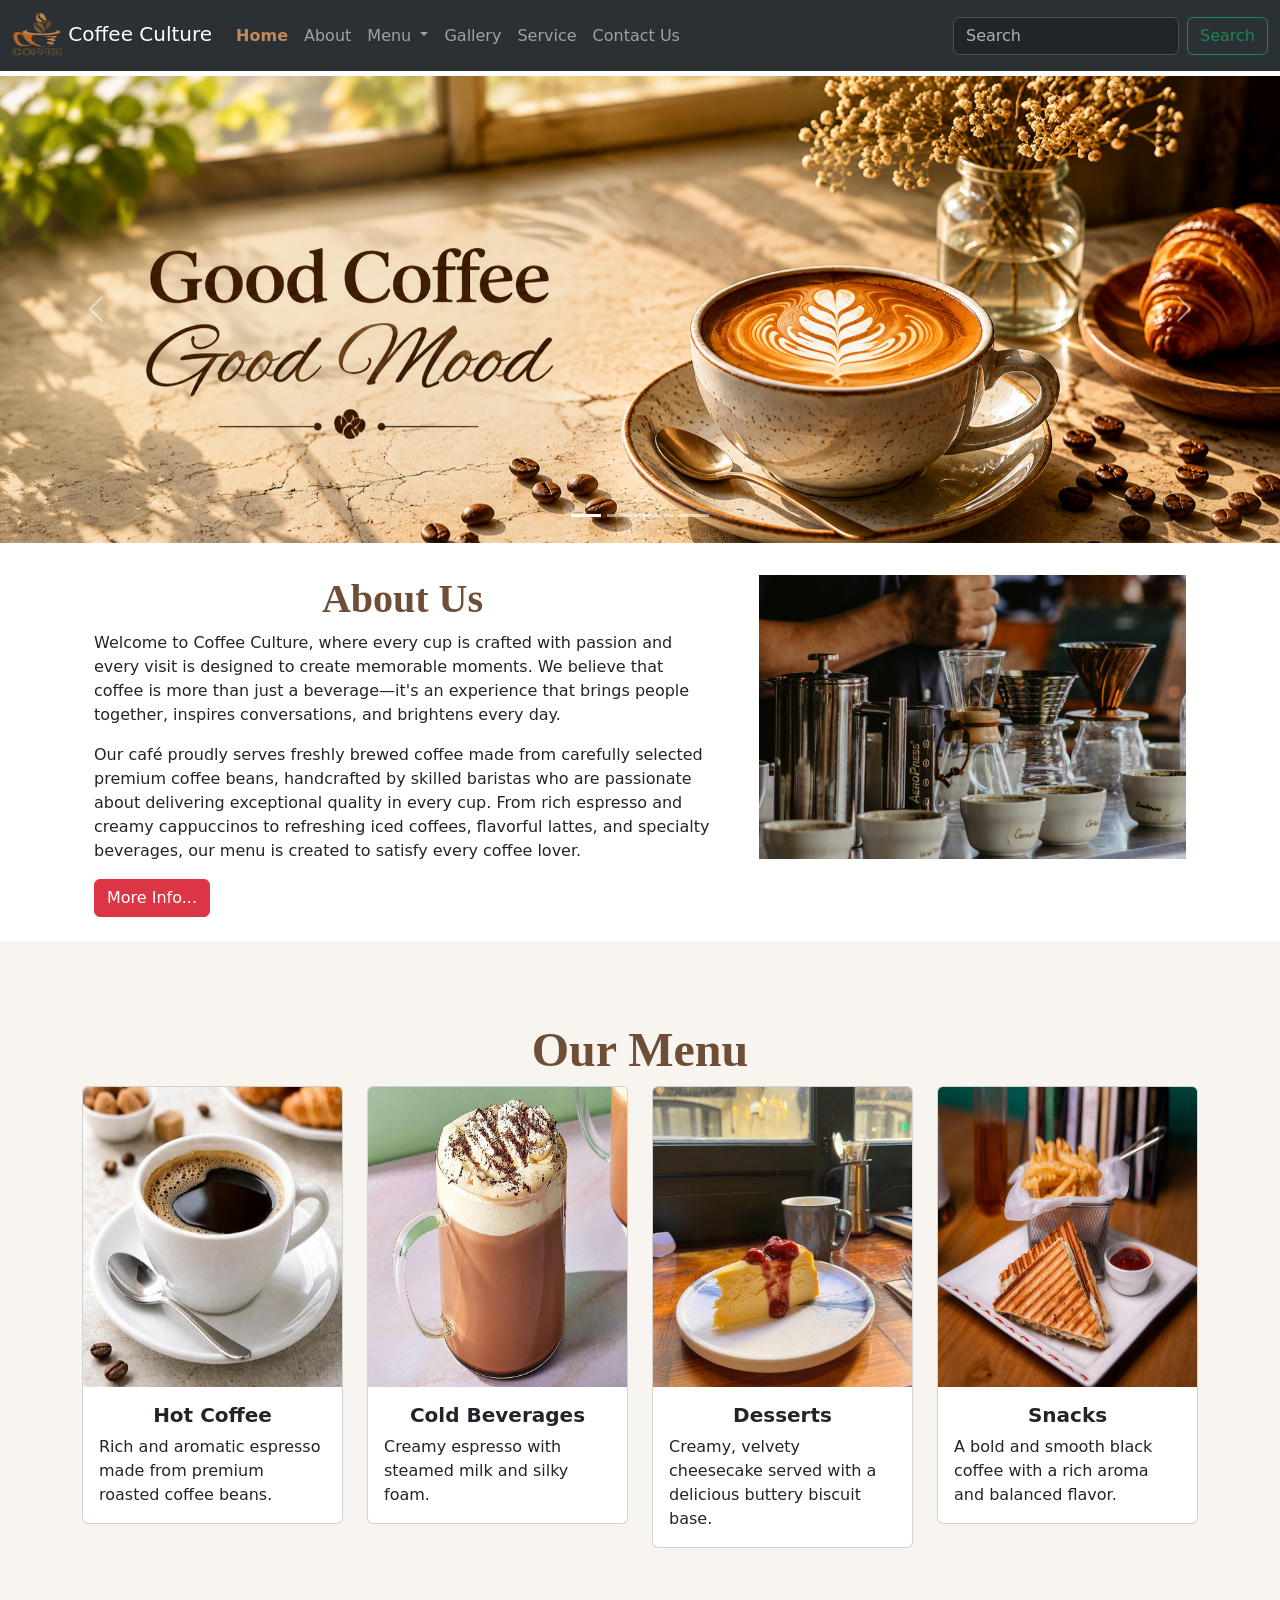
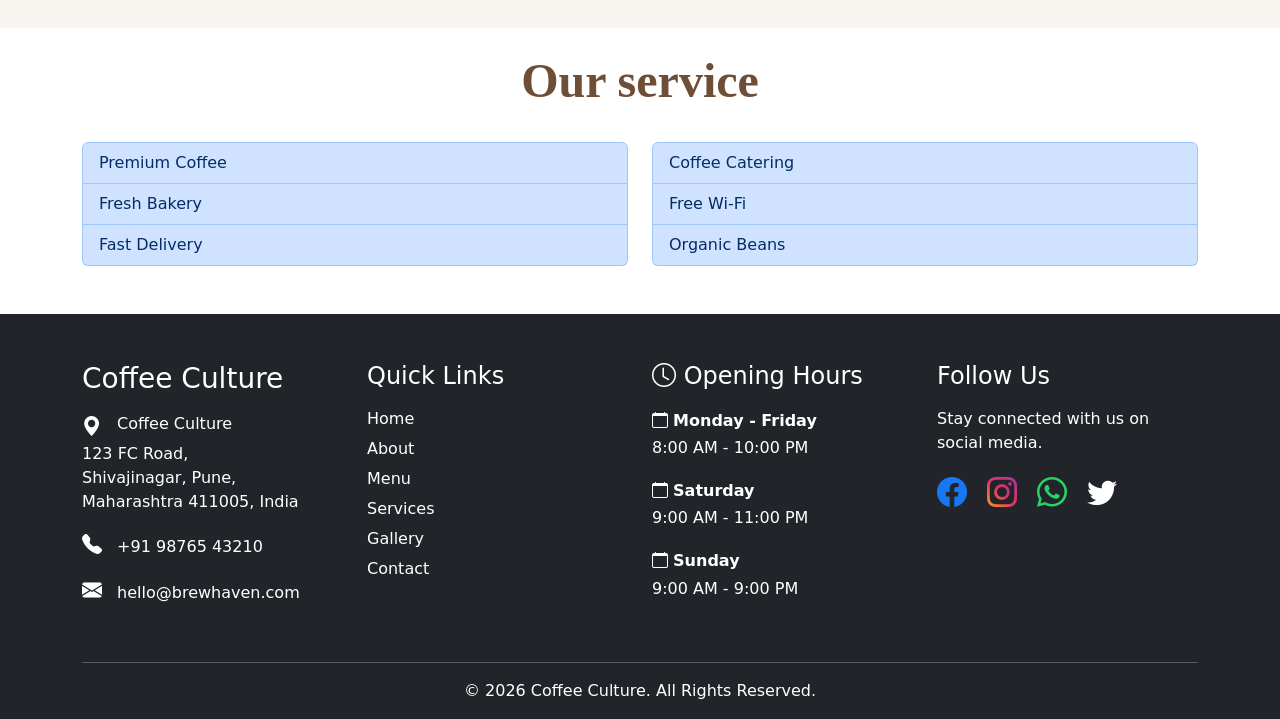
==== commit e1254945: "update" ====
--- a/index.html
+++ b/index.html
@@ -10,7 +10,11 @@
       integrity="sha384-sRIl4kxILFvY47J16cr9ZwB07vP4J8+LH7qKQnuqkuIAvNWLzeN8tE5YBujZqJLB"
       crossorigin="anonymous">
 
+      <link rel="stylesheet" href="https://cdn.jsdelivr.net/npm/bootstrap-icons@1.13.1/font/bootstrap-icons.min.css">
+
       <link rel="stylesheet" href="style.css" type="text/css">
+       <link rel="stylesheet"
+      href="https://cdn.jsdelivr.net/npm/bootstrap-icons@1.13.1/font/bootstrap-icons.min.css">
 
        <!-- <style>
         .card:hover{
@@ -240,87 +244,261 @@
     <!-- Service Section End -->
      <!-- Footer Start -->
       <section>
-<footer class="bg-dark text-white pt-5 pb-3 mt-5">
-  <div class="container">
-    <div class="row">
-
-      <!-- Coffee Shop Info -->
-      <div class="col-lg-4 col-md-6 mb-4">
-        <h3 class="fw-bold">Coffee Culture</h3>
-        <p class="mt-3">
-          Coffee Culture <br>
-          123 FC Road,<br>
-          Shivajinagar, Pune,<br>
-          Maharashtra 411005, India
-        </p>
-
-        <p>
-           +91 98765 43210 <br>
-           hello@brewhaven.com
-        </p>
-      </div>
-
-      <!-- Quick Links -->
-      <div class="col-lg-2 col-md-6 mb-4">
-        <h4>Quick Links</h4>
-
-        <ul class="list-unstyled mt-3">
-          <li><a href="#" class="text-white text-decoration-none">Home</a></li>
-          <li><a href="#" class="text-white text-decoration-none">About</a></li>
-          <li><a href="#" class="text-white text-decoration-none">Menu</a></li>
-          <li><a href="#" class="text-white text-decoration-none">Services</a></li>
-          <li><a href="#" class="text-white text-decoration-none">Gallery</a></li>
-          <li><a href="#" class="text-white text-decoration-none">Contact</a></li>
-        </ul>
-      </div>
-
-      <!-- Opening Hours -->
-      <div class="col-lg-3 col-md-6 mb-4">
-        <h4>Opening Hours</h4>
-
-        <ul class="list-unstyled mt-3">
-          <li>Monday - Friday</li>
-          <li>8:00 AM - 10:00 PM</li>
-
-          <li class="mt-2">Saturday</li>
-          <li>9:00 AM - 11:00 PM</li>
-
-          <li class="mt-2">Sunday</li>
-          <li>9:00 AM - 9:00 PM</li>
-        </ul>
-      </div>
-
-      <!-- Follow Us -->
-      <div class="col-lg-3 col-md-6 mb-4">
-        <h4>Follow Us</h4>
-
-        <p class="mt-3">
-          Stay connected with us on social media.
-        </p>
-
-        <ul class="list-unstyled mt-3">
-          <li><a href="#" class="text-white text-decoration-none">Facebook</a></li>
-          <li><a href="#" class="text-white text-decoration-none">Instagram</a></li>
-          <li><a href="#" class="text-white text-decoration-none">WhatsApp</a></li>
-          <li><a href="#" class="text-white text-decoration-none">Twitter</a></li>
-          
-        </ul>
-      </div>
-
-    </div>
-
-    <hr class="border-light">
-
-    <div class="text-center">
-      <p class="mb-0">
-        © 2026 Coffee Culture. All Rights Reserved.
-      </p>
-    </div>
-
-  </div>
-</footer>
+
+        <footer class="bg-dark text-white pt-5 pb-3 mt-5">
+
+          <div class="container">
+
+            <!-- Footer Main Row -->
+            <div class="row">
+
+              <!-- ================= Coffee Shop Info ================= -->
+
+              <div class="col-lg-3 col-md-6 mb-4">
+
+                <h3>
+                  Coffee Culture
+                </h3>
+
+                <!-- Address -->
+                <p class="mt-3">
+
+                  <i class="bi bi-geo-alt-fill address-icon"></i>
+
+                  <span>
+                    Coffee Culture <br>
+                    123 FC Road,<br>
+                    Shivajinagar, Pune,<br>
+                    Maharashtra 411005, India
+                  </span>
+
+                </p>
+
+                <!-- Phone -->
+                <p>
+
+                  <i class="bi bi-telephone-fill phone-icon"></i>
+
+                  <a href="tel:+919876543210"
+                    class="contact-link">
+
+                    +91 98765 43210
+
+                  </a>
+
+                </p>
+
+                <!-- Email -->
+                <p>
+
+                  <i class="bi bi-envelope-fill email-icon"></i>
+
+                  <a href="mailto:hello@brewhaven.com"
+                    class="contact-link">
+
+                    hello@brewhaven.com
+
+                  </a>
+
+                </p>
+
+              </div>
+
+              <!-- ================= Quick Links ================= -->
+
+              <div class="col-lg-3 col-md-6 mb-4">
+
+                <h4>
+                  Quick Links
+                </h4>
+
+                <ul class="list-unstyled mt-3 footer-links">
+
+                  <li>
+                    <a href="index.html">
+                      Home
+                    </a>
+                  </li>
+
+                  <li>
+                    <a href="about.html">
+                      About
+                    </a>
+                  </li>
+
+                  <li>
+                    <a href="menu.html">
+                      Menu
+                    </a>
+                  </li>
+
+                  <li>
+                    <a href="service.html">
+                      Services
+                    </a>
+                  </li>
+
+                  <li>
+                    <a href="gallery.html">
+                      Gallery
+                    </a>
+                  </li>
+
+                  <li>
+                    <a href="contact.html">
+                      Contact
+                    </a>
+                  </li>
+
+                </ul>
+
+              </div>
+
+              <!-- ================= Opening Hours ================= -->
+
+              <div class="col-lg-3 col-md-6 mb-4">
+
+                <h4>
+                  <i class="bi bi-clock"></i>
+                  Opening Hours
+                </h4>
+
+                <ul class="list-unstyled mt-3 opening-hours">
+
+                  <li>
+                    <i class="bi bi-calendar"></i>
+                    <strong>
+                      Monday - Friday
+                    </strong>
+
+                    <br>
+
+                    8:00 AM - 10:00 PM
+                  </li>
+
+                  <li class="mt-3">
+                    <i class="bi bi-calendar"></i>
+                    <strong>
+                      Saturday
+                    </strong>
+
+                    <br>
+
+                    9:00 AM - 11:00 PM
+
+                  </li>
+
+                  <li class="mt-3">
+                    <i class="bi bi-calendar"></i>
+                    <strong>
+                      Sunday
+                    </strong>
+
+                    <br>
+
+                    9:00 AM - 9:00 PM
+
+                  </li>
+
+                </ul>
+
+              </div>
+
+              <!-- ================= Follow Us ================= -->
+
+              <div class="col-lg-3 col-md-6 mb-4">
+
+                <h4>
+                  Follow Us
+                </h4>
+
+                <p class="mt-3">
+                  Stay connected with us on social media.
+                </p>
+
+                <!-- Social Icons -->
+
+                <ul class="list-unstyled mt-3 social-icons">
+
+                  <!-- Facebook -->
+                  <li>
+
+                    <a href="https://www.facebook.com/"
+                      target="_blank"
+                      aria-label="Facebook">
+
+                      <i class="bi bi-facebook"></i>
+
+                    </a>
+
+                  </li>
+
+                  <!-- Instagram -->
+                  <li>
+
+                    <a href="https://www.instagram.com/"
+                      target="_blank"
+                      aria-label="Instagram">
+
+                      <i class="bi bi-instagram"></i>
+
+                    </a>
+
+                  </li>
+
+                  <!-- WhatsApp -->
+                  <li>
+
+                    <a href="https://www.whatsapp.com/"
+                      target="_blank"
+                      aria-label="WhatsApp">
+
+                      <i class="bi bi-whatsapp"></i>
+
+                    </a>
+
+                  </li>
+
+                  <!-- Twitter / X -->
+                  <li>
+
+                    <a href="https://x.com/"
+                      target="_blank"
+                      aria-label="Twitter">
+
+                      <i class="bi bi-twitter"></i>
+
+                    </a>
+
+                  </li>
+
+                </ul>
+
+              </div>
+
+            </div>
+
+            <!-- ================= Horizontal Line ================= -->
+
+            <hr class="border-light">
+
+            <!-- ================= Copyright ================= -->
+
+            <div class="text-center">
+
+              <p class="mb-0">
+                © 2026 Coffee Culture. All Rights Reserved.
+              </p>
+
+            </div>
+
+          </div>
+
+        </footer>
 
       </section>
+
+      
       <!-- Footer End -->
 
     <script
--- a/style.css
+++ b/style.css
@@ -545,4 +545,199 @@
         font-size: 14px;
     }
 
+}
+
+/* =========================================
+   FOOTER
+========================================= */
+
+footer {
+    background-color: #212529;
+}
+
+footer h3,
+footer h4 {
+    color: #ffffff;
+}
+
+
+/* =========================================
+   ADDRESS ICON
+========================================= */
+
+.address-icon {
+    color: white;
+    font-size: 20px;
+    margin-right: 10px;
+    vertical-align: top;
+}
+/* =========================================
+   PHONE ICON
+========================================= */
+
+.phone-icon {
+    color: white;
+    font-size: 20px;
+    margin-right: 10px;
+}
+
+
+/* =========================================
+   EMAIL ICON
+========================================= */
+
+.email-icon {
+    color: white;
+    font-size: 20px;
+    margin-right: 10px;
+}
+/* =========================================
+   PHONE & EMAIL TEXT
+========================================= */
+
+.contact-link {
+    color: #ffffff;
+    text-decoration: none;
+}
+
+.contact-link:hover {
+    color: #ffffff;
+}
+
+
+/* =========================================
+   QUICK LINKS
+========================================= */
+
+.footer-links {
+    padding: 0;
+}
+
+.footer-links li {
+    margin-bottom: 6px;
+}
+
+.footer-links a {
+    color: #ffffff;
+    text-decoration: none;
+    transition: 0.3s ease;
+}
+.footer-links a:hover {
+    color: #d89b4a;
+    padding-left: 5px;
+}
+
+
+/* =========================================
+   OPENING HOURS
+========================================= */
+
+.opening-hours {
+    padding: 0;
+}
+
+.opening-hours li {
+    line-height: 1.7;
+}
+/* =========================================
+   SOCIAL ICONS
+========================================= */
+
+.social-icons {
+    display: flex;
+    flex-direction: row;
+    align-items: center;
+    gap: 20px;
+    padding: 0;
+    margin: 0;
+}
+
+
+/* Remove bullet points */
+
+.social-icons li {
+    list-style: none;
+    display: inline-flex;
+}
+/* Icon links */
+
+.social-icons a {
+    text-decoration: none;
+    display: flex;
+    align-items: center;
+    justify-content: center;
+}
+
+
+/* Common icon size */
+
+.social-icons i {
+    font-size: 30px;
+    transition: transform 0.3s ease;
+}
+
+
+/* =========================================
+   FACEBOOK
+========================================= */
+
+.social-icons .bi-facebook {
+    color: #1877F2;
+}
+
+/* =========================================
+   INSTAGRAM
+========================================= */
+
+.social-icons .bi-instagram {
+
+    background: linear-gradient(
+        45deg,
+        #FCAF45,
+        #F77737,
+        #E1306C,
+        #C13584,
+        #833AB4
+    );
+
+    -webkit-background-clip: text;
+    -webkit-text-fill-color: transparent;
+}
+
+
+/* =========================================
+   WHATSAPP
+========================================= */
+
+.social-icons .bi-whatsapp {
+    color: #25D366;
+}
+/* =========================================
+   TWITTER / X
+========================================= */
+
+.social-icons .bi-twitter {
+    color: #ffffff;
+}
+
+
+/* =========================================
+   SOCIAL ICON HOVER
+========================================= */
+
+.social-icons a:hover i {
+    transform: scale(1.2);
+}
+
+
+/* =========================================
+   RESPONSIVE
+========================================= */
+
+@media (max-width: 991px) {
+
+    .social-icons {
+        margin-top: 15px;
+    }
+
 }
